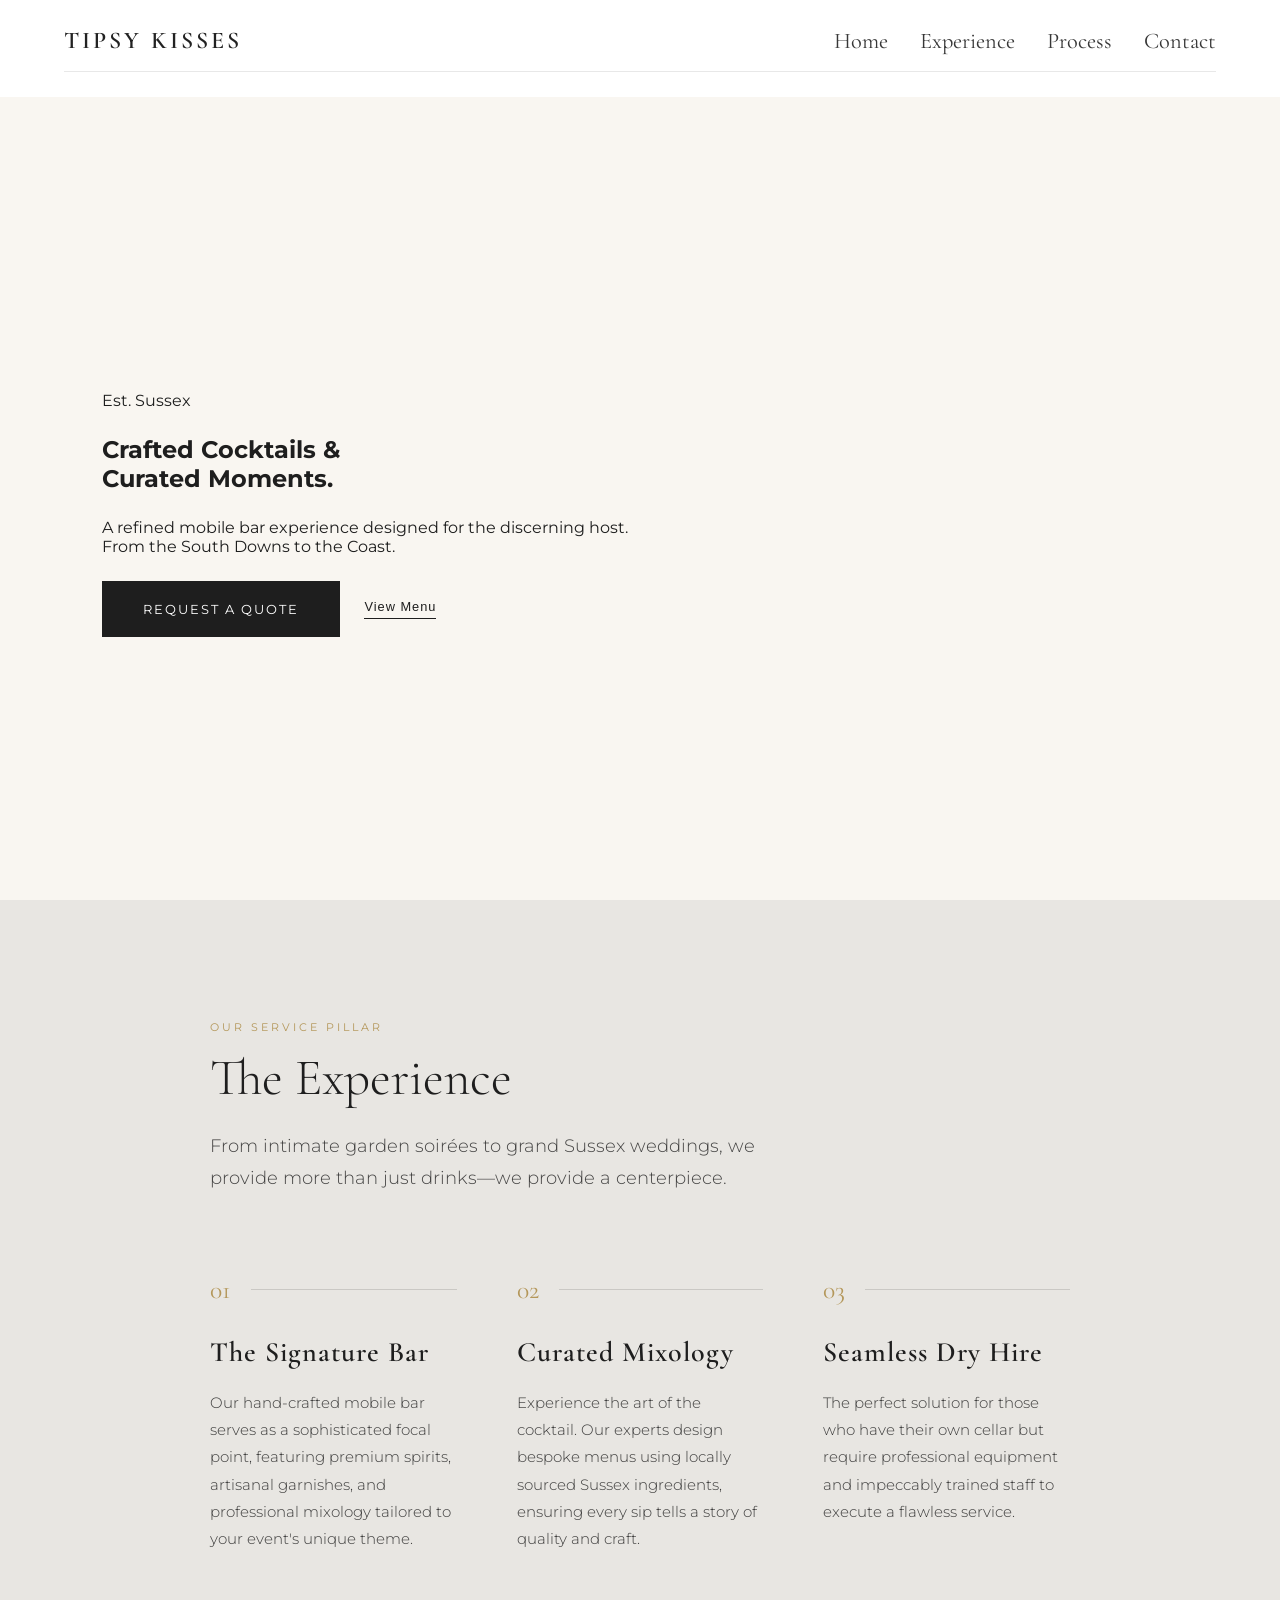
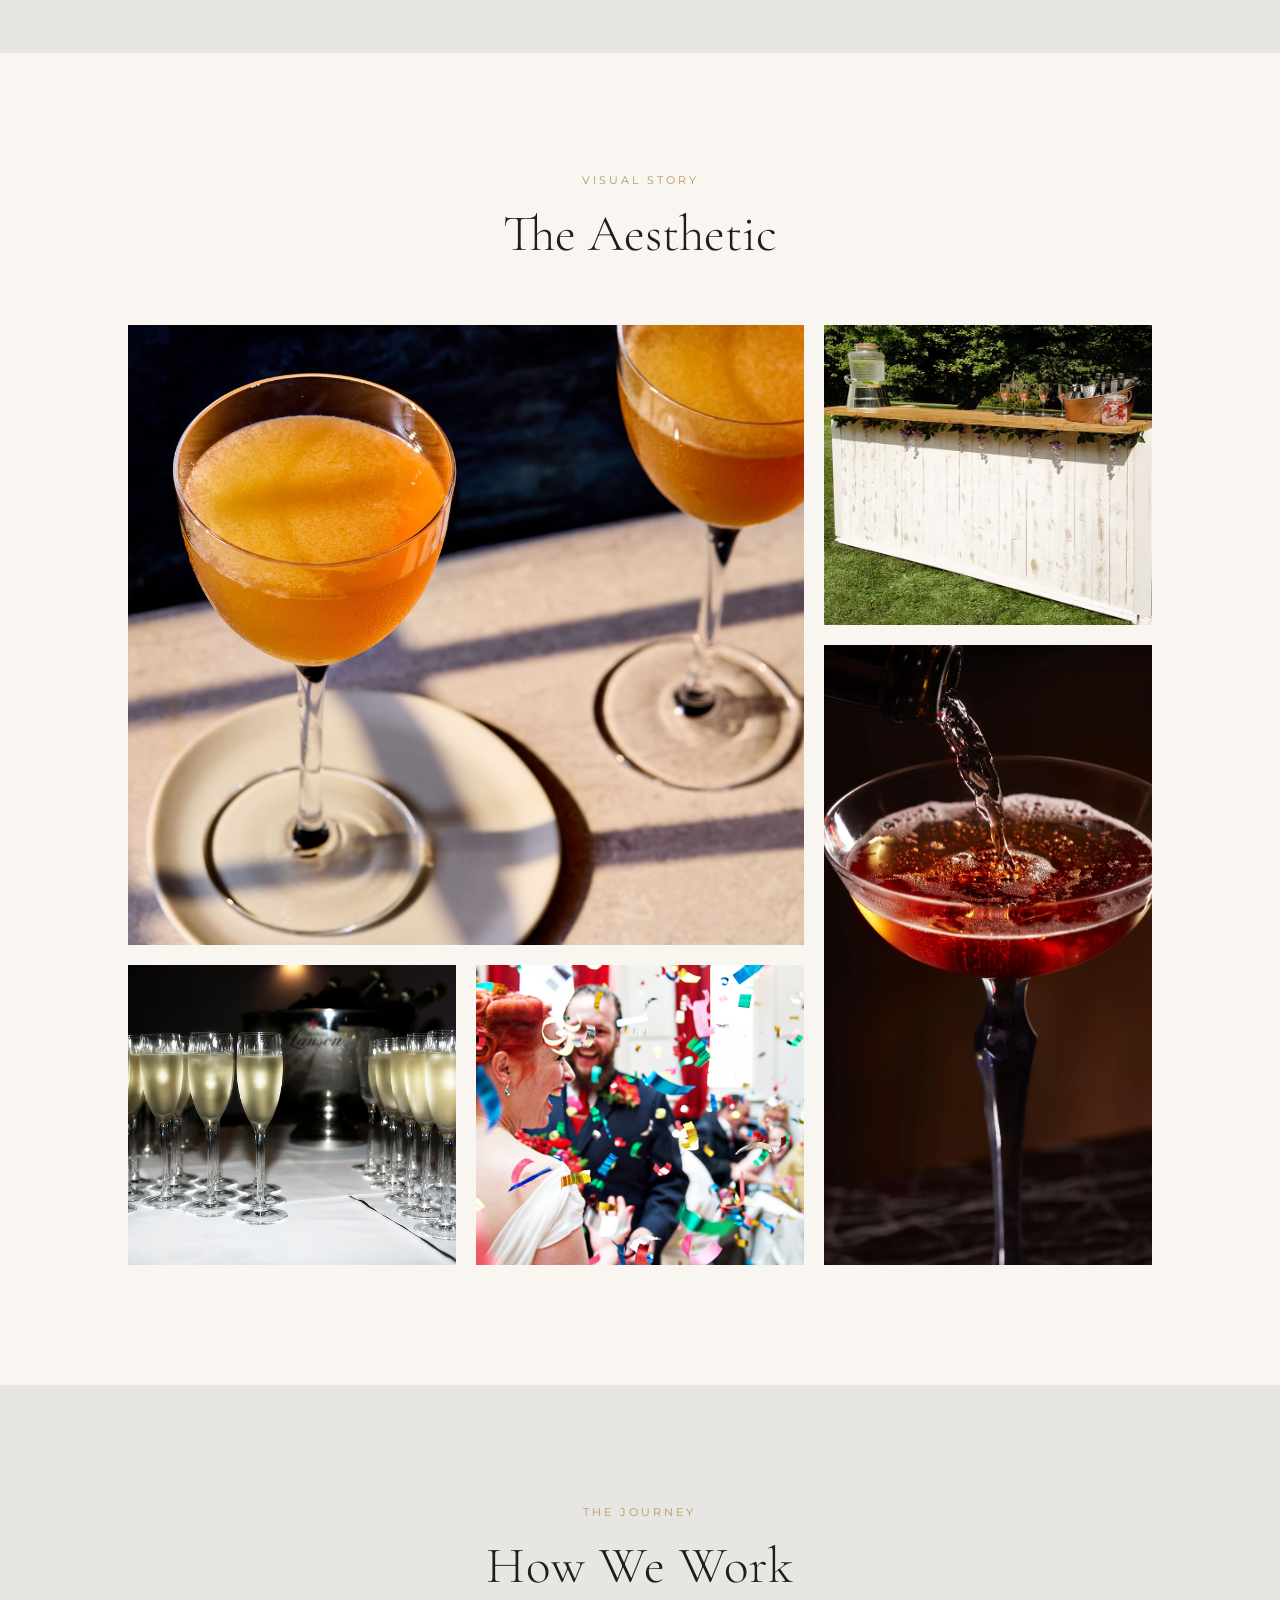
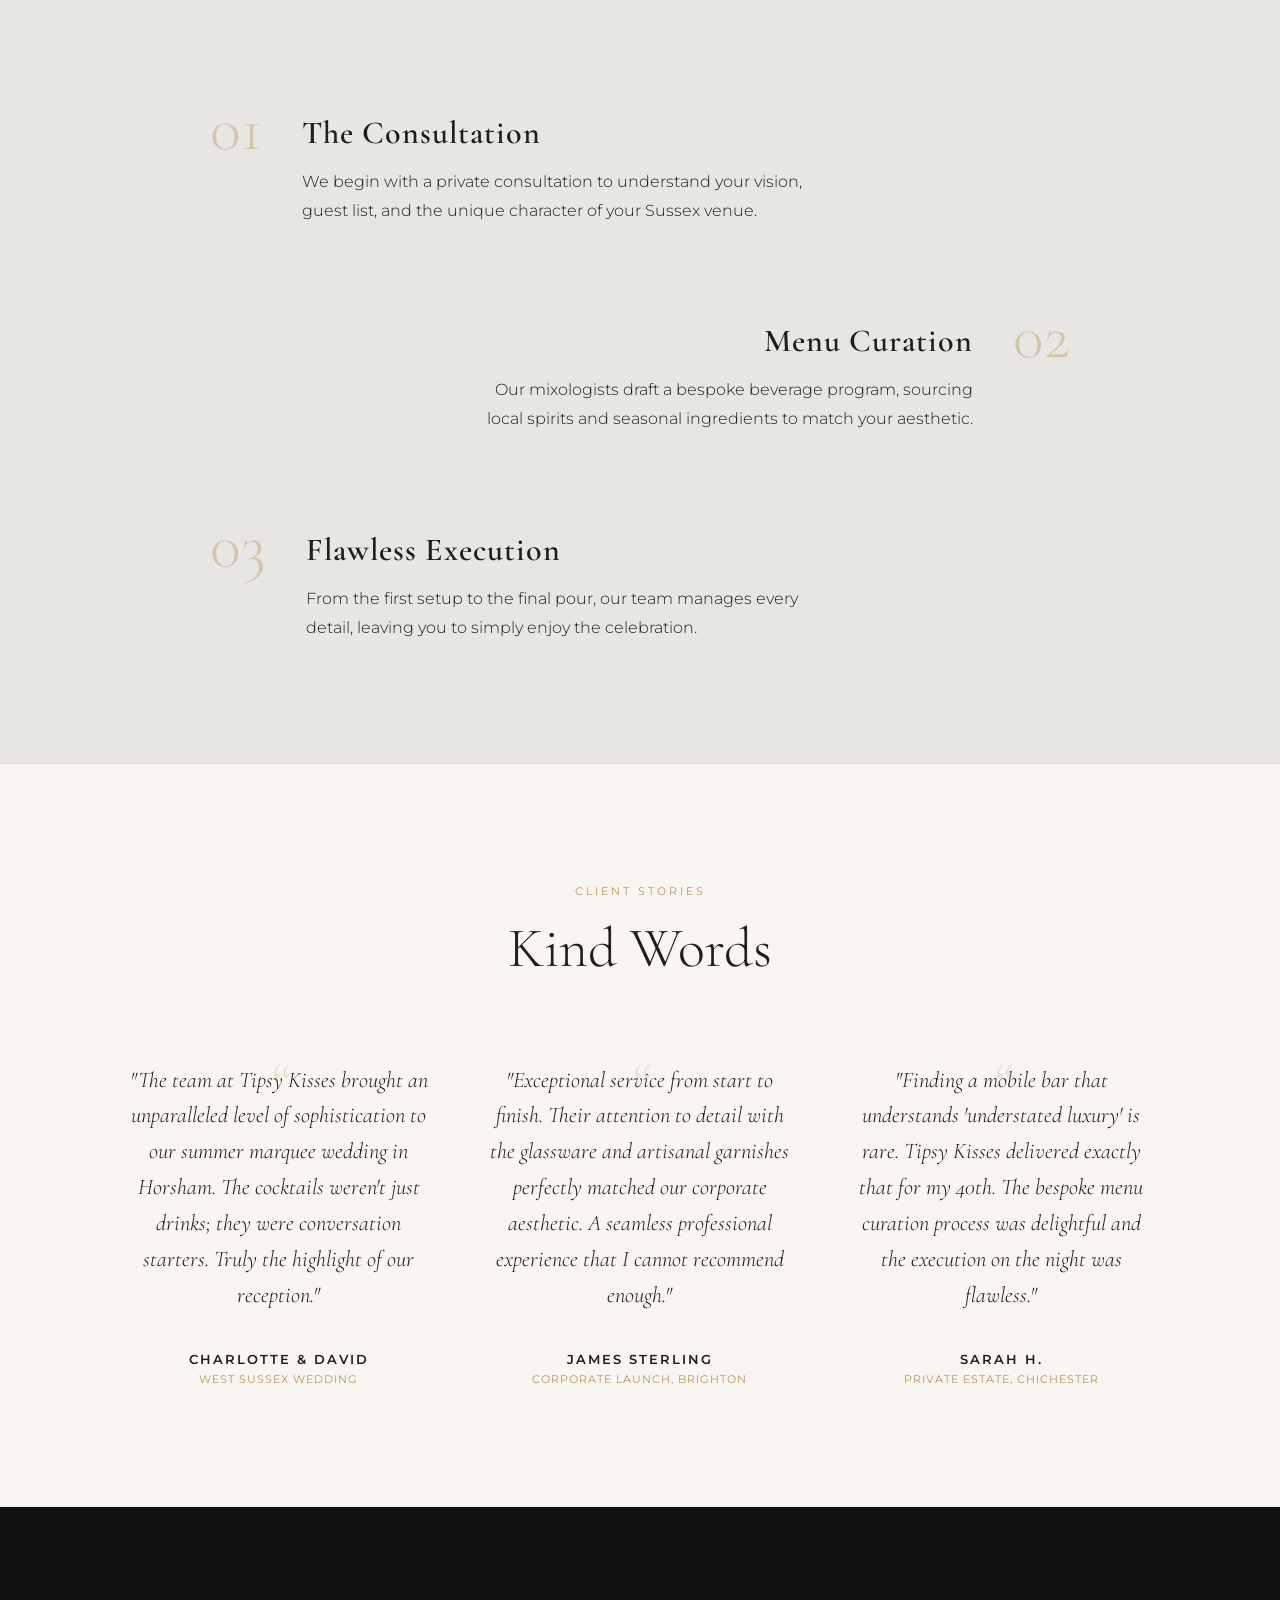
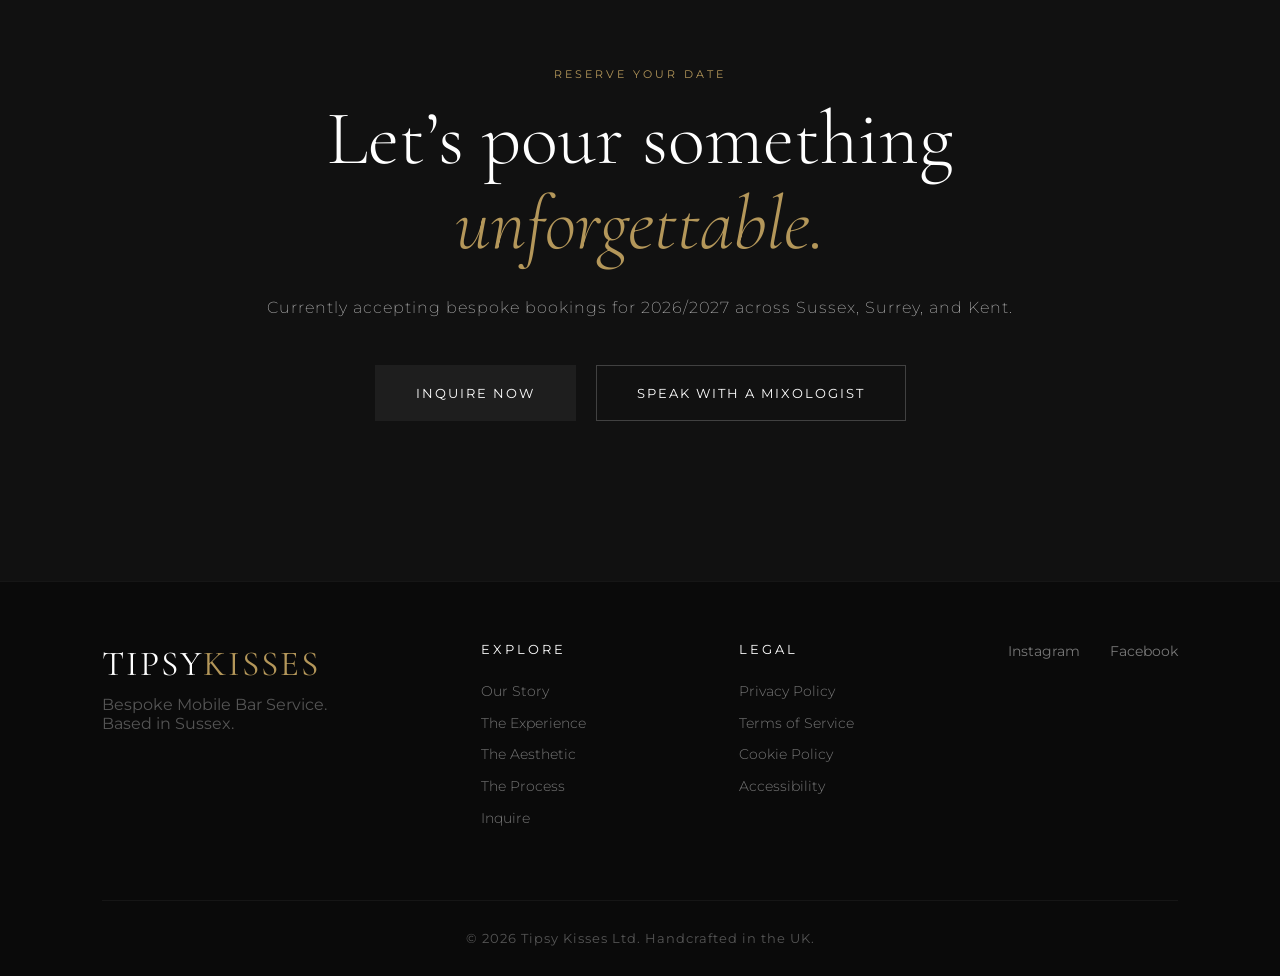
==== index.html @ 2ddcffbc "Upload files" ====
<!DOCTYPE html>
<html lang="en">
<head>
    <meta charset="UTF-8">
    <meta name="viewport" content="width=device-width, initial-scale=1.0">
    <title>Tipsy Kisses | Bespoke Mobile Bar Sussex</title>
    <link rel="stylesheet" href="css/styles.css">
    <link rel="stylesheet" href="css/nav.css">
    <link rel="stylesheet" href="css/button.css">
    <link rel="stylesheet" href="css/query.css">
    <link href="https://fonts.googleapis.com/css2?family=Cormorant+Garamond:wght@300;600&family=Montserrat:wght@200;400&display=swap" rel="stylesheet">
</head>
<body>

    <nav class="main-nav">
        <div class="nav-container">
            <a href="#" class="brand">Tipsy Kisses</a>
            <div class="nav-toggle"></div>

            <div class="menu-toggle" id="mobile-menu">
                <span class="bar"></span>
                <span class="bar"></span>
                <span class="bar"></span>
            </div>

            <div class="menu-overlay" id="menu-overlay"></div>
            <ul class="nav-links">
                <li>
                    <a href="#">Home</a>
                </li>
                <li>
                    <a href="index.html#experience">Experience</a>
                </li>
                <li>
                    <a href="index.html#process">Process</a>
                </li>
                <li>
                    <a href="index.html#inquire">Contact</a>
                </li>
            </ul>
        </div>
    </nav>

    <main>
        <section class="hero">
            <div class="hero-text">
                <span class="location">Est. Sussex</span>
                <h1>Crafted Cocktails & <br>Curated Moments.</h1>
                <p>A refined mobile bar experience designed for the discerning host. From the South Downs to the Coast.</p>
                <div class="hero-actions">
                    <a href="#inquiry" class="btn-primary">Request a Quote</a>
                    <a href="#" class="btn-secondary">View Menu</a>
                </div>
            </div>
            <div class="hero-image">
                </div>
        </section>

        <section id="experience" class="experience-section">
            <div class="container">
                <div class="experience-header">
                    <span class="sub-label">Our Service Pillar</span>
                    <h2>The Experience</h2>
                    <p class="section-intro">From intimate garden soirées to grand Sussex weddings, we provide more than just drinks—we provide a centerpiece.</p>
                </div>

                <div class="experience-grid">
                    <article class="experience-item">
                        <div class="item-meta">
                            <span class="count">01</span>
                            <hr class="line">
                        </div>
                        <div class="item-body">
                            <h3>The Signature Bar</h3>
                            <p>Our hand-crafted mobile bar serves as a sophisticated focal point, featuring premium spirits, artisanal garnishes, and professional mixology tailored to your event's unique theme.</p>
                        </div>
                    </article>

                    <article class="experience-item">
                        <div class="item-meta">
                            <span class="count">02</span>
                            <hr class="line">
                        </div>
                        <div class="item-body">
                            <h3>Curated Mixology</h3>
                            <p>Experience the art of the cocktail. Our experts design bespoke menus using locally sourced Sussex ingredients, ensuring every sip tells a story of quality and craft.</p>
                        </div>
                    </article>

                    <article class="experience-item">
                        <div class="item-meta">
                            <span class="count">03</span>
                            <hr class="line">
                        </div>
                        <div class="item-body">
                            <h3>Seamless Dry Hire</h3>
                            <p>The perfect solution for those who have their own cellar but require professional equipment and impeccably trained staff to execute a flawless service.</p>
                        </div>
                    </article>
                </div>
            </div>
        </section>

        <section id="gallery" class="aesthetic-section">
            <div class="gallery-header">
                <span class="sub-label">Visual Story</span>
                <h2>The Aesthetic</h2>
            </div>

            <div class="gallery-grid">
                <div class="gallery-item large">
                    <img src="css/img/closeup.jpg" alt="Artisanal Cocktail Close-up">
                    <div class="item-overlay"><span>Signature Serves</span></div>
                </div>

                <div class="gallery-item">
                    <img src="css/img/setup.avif" alt="Mobile Bar Setup">
                    <div class="item-overlay"><span>The Setup</span></div>
                </div>

                <div class="gallery-item tall">
                    <img src="css/img/pouring.webp" alt="Pouring a drink">
                    <div class="item-overlay"><span>The Pour</span></div>
                </div>

                <div class="gallery-item">
                    <img src="css/img/details.avif" alt="Garnish detail">
                    <div class="item-overlay"><span>Details</span></div>
                </div>

                <div class="gallery-item">
                    <img src="css/img/happyguests.avif" alt="Happy guests">
                    <div class="item-overlay"><span>The Atmosphere</span></div>
                </div>
            </div>
        </section>

        <section id="process" class="process-section">
            <div class="container">
                <div class="process-intro">
                    <span class="sub-label">The Journey</span>
                    <h2>How We Work</h2>
                </div>

                <div class="process-steps">
                    <div class="step">
                        <div class="step-number">01</div>
                        <div class="step-content">
                            <h3>The Consultation</h3>
                            <p>We begin with a private consultation to understand your vision, guest list, and the unique character of your Sussex venue.</p>
                        </div>
                    </div>

                    <div class="step">
                        <div class="step-number">02</div>
                        <div class="step-content">
                            <h3>Menu Curation</h3>
                            <p>Our mixologists draft a bespoke beverage program, sourcing local spirits and seasonal ingredients to match your aesthetic.</p>
                        </div>
                    </div>

                    <div class="step">
                        <div class="step-number">03</div>
                        <div class="step-content">
                            <h3>Flawless Execution</h3>
                            <p>From the first setup to the final pour, our team manages every detail, leaving you to simply enjoy the celebration.</p>
                        </div>
                    </div>
                </div>
            </div>
        </section>

        <section id="testimonials" class="testimonials-section">
            <div class="testimonials-container">
                <div class="testimonials-header">
                    <span class="sub-label">Client Stories</span>
                    <h2>Kind Words</h2>
                </div>

                <div class="testimonial-slider">
                    <article class="testimonial-card">
                        <blockquote class="quote-text">
                            "The team at Tipsy Kisses brought an unparalleled level of sophistication to our summer marquee wedding in Horsham. The cocktails weren't just drinks; they were conversation starters. Truly the highlight of our reception."
                        </blockquote>
                        <div class="quote-author">
                            <span class="author-name">Charlotte & David</span>
                            <span class="event-location">West Sussex Wedding</span>
                        </div>
                    </article>

                    <article class="testimonial-card">
                        <blockquote class="quote-text">
                            "Exceptional service from start to finish. Their attention to detail with the glassware and artisanal garnishes perfectly matched our corporate aesthetic. A seamless professional experience that I cannot recommend enough."
                        </blockquote>
                        <div class="quote-author">
                            <span class="author-name">James Sterling</span>
                            <span class="event-location">Corporate Launch, Brighton</span>
                        </div>
                    </article>

                    <article class="testimonial-card">
                        <blockquote class="quote-text">
                            "Finding a mobile bar that understands 'understated luxury' is rare. Tipsy Kisses delivered exactly that for my 40th. The bespoke menu curation process was delightful and the execution on the night was flawless."
                        </blockquote>
                        <div class="quote-author">
                            <span class="author-name">Sarah H.</span>
                            <span class="event-location">Private Estate, Chichester</span>
                        </div>
                    </article>
                </div>
            </div>
        </section>

        <section id="inquiry" class="cta-final">
            <div class="cta-content">
                <span class="sub-label">Reserve Your Date</span>
                <h2>Let’s pour something <br><em>unforgettable.</em></h2>
                <p>Currently accepting bespoke bookings for 2026/2027 across Sussex, Surrey, and Kent.</p>
                
                <div class="cta-actions">
                    <a href="mailto:hello@tipsykisses.co.uk" class="btn-primary">Inquire Now</a>
                    <a href="tel:+441234567890" class="btn-outline">Speak with a Mixologist</a>
                </div>
            </div>
        </section>

        <footer class="footer-minimal">
            <div class="footer-grid">
                <div class="footer-brand">
                    <span class="logo-small">Tipsy<span>Kisses</span></span>
                    <p>Bespoke Mobile Bar Service. <br>Based in Sussex.</p>
                </div>

                <div class="footer-col nav-col">
                    <h4>Explore</h4>
                    <ul class="footer-list">
                        <li><a href="#about">Our Story</a></li>
                        <li><a href="#experience">The Experience</a></li>
                        <li><a href="#gallery">The Aesthetic</a></li>
                        <li><a href="#process">The Process</a></li>
                        <li><a href="#inquiry">Inquire</a></li>
                    </ul>
                </div>

                <div class="footer-col legal-col">
                    <h4>Legal</h4>
                    <ul class="footer-list">
                        <li><a href="privacy.html">Privacy Policy</a></li>
                        <li><a href="terms.html">Terms of Service</a></li>
                        <li><a href="cookies.html">Cookie Policy</a></li>
                        <li><a href="accessibility.html">Accessibility</a></li>
                    </ul>
                </div>

                <div class="footer-links">
                    <a href="#">Instagram</a>
                    <a href="#">Facebook</a>
                </div>
            </div>
            <div class="footer-bottom">
                <p>&copy; 2026 Tipsy Kisses Ltd. Handcrafted in the UK.</p>
            </div>
        </footer>
    </main>
    <script src="css/router.js"></script>
</body>
</html>
---- css/styles.css ----
:root {
    --bg-color: #f9f6f1; 
    --bg-tonal: #e8e6e2;     
    --accent: #1e1e1e;        
    --gold-mute: #b4975a;     
    --font-main: 'Cormorant Garamond', serif;
    --font-sub: 'Montserrat', sans-serif;
}

* {
    margin: 0;
    padding: 0;
    box-sizing: border-box;
}

body {
    background-color: var(--bg-color);
    color: var(--accent);
    font-family: var(--font-sub);
    -webkit-font-smoothing: antialiased;
    overflow-x: hidden;
    width: 100% !important;
}

.hero {
    display: flex;
    min-height: 100vh;
    align-items: stretch;
}

.hero-text {
    flex: 1;
    padding: 15% 8% 5% 8%;
    display: flex;
    flex-direction: column;
    justify-content: center;
    gap: 25px;
}

.hero-image {
    flex: 1;
    background: url('https://images.unsplash.com/photo-1574096079513-d8259312b785?auto=format&fit=crop&w=1200&q=80');
    background-size: cover;
    background-position: center;
}

.experience-section {
    padding: 120px 8% 100px 8%;
    background-color: var(--bg-tonal);
    scroll-margin-top: 80px !important;
}

.container {
    max-width: 80%;
    margin: 0 auto;
}

.experience-header {
    margin-bottom: 80px;
    max-width: 600px;
}

.sub-label {
    font-size: 0.7rem;
    text-transform: uppercase;
    letter-spacing: 3px;
    color: var(--gold-mute);
    display: block;
    margin-bottom: 1rem;
}

.experience-header h2 {
    font-family: var(--font-main);
    font-size: 3.2rem;
    font-weight: 300;
    line-height: 1.1;
    margin-bottom: 1.5rem;
}

.section-intro {
    font-size: 1.1rem;
    line-height: 1.8;
    font-weight: 300;
    opacity: 0.8;
}

.experience-grid {
    display: grid;
    grid-template-columns: repeat(3, 1fr);
    gap: 60px;
}

.experience-item {
    display: flex;
    flex-direction: column;
    transition: transform 0.4s ease;
}

.item-meta {
    display: flex;
    align-items: center;
    gap: 20px;
    margin-bottom: 30px;
}

.count {
    font-family: var(--font-main);
    font-size: 1.6rem;
    color: var(--gold-mute);
}

.line {
    flex-grow: 1;
    border: none;
    border-top: 1px solid rgba(30, 30, 30, 0.15);
}

.item-body h3 {
    font-family: var(--font-main);
    font-size: 1.75rem;
    font-weight: 600;
    margin-bottom: 20px;
    letter-spacing: 1px;
}

.item-body p {
    font-size: 0.95rem;
    line-height: 1.8;
    font-weight: 300;
    color: rgba(30, 30, 30, 0.85);
}

.aesthetic-section {
    padding: 120px 0;
    background-color: var(--bg-color);
    scroll-margin-top: 80px;
}

.gallery-header {
    text-align: center;
    margin-bottom: 60px;
}

.gallery-header h2 {
    font-family: var(--font-main);
    font-size: 3.2rem;
    font-weight: 300;
}

.gallery-grid {
    max-width: 80%;
    margin: 0 auto;
    display: grid;
    grid-template-columns: repeat(3, 1fr);
    grid-auto-rows: 300px;
    gap: 20px;
}

.gallery-item {
    position: relative;
    overflow: hidden;
    background-color: #eee;
}

.gallery-item img {
    width: 100%;
    height: 100%;
    object-fit: cover;
    display: block;
    transition: transform 0.8s cubic-bezier(0.25, 0.46, 0.45, 0.94);
}

.gallery-item.large {
    grid-column: span 2;
    grid-row: span 2;
}

.gallery-item.tall {
    grid-row: span 2;
}

.gallery-item:hover img {
    transform: scale(1.08);
}

.item-overlay {
    position: absolute;
    top: 0;
    left: 0;
    width: 100%;
    height: 100%;
    background: rgba(0, 0, 0, 0.6);
    display: flex;
    align-items: center;
    justify-content: center;
    opacity: 0;
    transition: opacity 0.4s ease;
}

.item-overlay span {
    color: white;
    font-family: var(--font-sub);
    font-size: 0.7rem;
    text-transform: uppercase;
    letter-spacing: 3px;
    border-bottom: 1px solid white;
    padding-bottom: 5px;
}

.gallery-item:hover .item-overlay {
    opacity: 1;
}

.process-section {
    padding: 120px 8%;
    background-color: var(--bg-tonal);
    border-bottom: 1px solid rgba(0,0,0,0.05);
    scroll-margin-top: 80px;
}

.process-intro {
    text-align: center;
    margin-bottom: 100px;
}

.process-intro h2 {
    font-family: var(--font-main);
    font-size: 3.2rem;
    font-weight: 300;
    letter-spacing: 1px;
}

.process-steps {
    display: flex;
    flex-direction: column;
    gap: 80px;
    max-width: 900px;
    margin: 0 auto;
}

.step {
    display: flex;
    align-items: flex-start;
    gap: 40px;
}

.step:nth-child(even) {
    flex-direction: row-reverse;
    text-align: right;
}

.step-number {
    font-family: var(--font-main);
    font-size: 4rem;
    line-height: 1;
    font-weight: 300;
    color: var(--gold-mute);
    opacity: 0.4;
    flex-shrink: 0;
}

.step-content {
    padding-top: 1rem;
}

.step-content h3 {
    font-family: var(--font-main);
    font-size: 2rem;
    margin-bottom: 1rem;
    font-weight: 600;
    letter-spacing: 1px;
}

.step-content p {
    font-size: 1rem;
    line-height: 1.8;
    font-weight: 300;
    max-width: 500px;
}

.step:nth-child(even) .step-content p {
    margin-left: auto;
}

.testimonials-section {
    padding: 120px 0;
    background-color: var(--bg-white);
    border-bottom: 1px solid rgba(0, 0, 0, 0.05);
}

.testimonials-container {
    max-width: 80%;
    margin: 0 auto;
    text-align: center;
}

.testimonials-header {
    margin-bottom: 80px;
}

.testimonials-header h2 {
    font-family: var(--font-main);
    font-size: 3.5rem;
    font-weight: 300;
    margin-top: 1rem;
}

.testimonial-slider {
    display: grid;
    grid-template-columns: repeat(auto-fit, minmax(300px, 1fr));
    gap: 60px;
    align-items: start;
}

.testimonial-card {
    display: flex;
    flex-direction: column;
    justify-content: space-between;
}

.quote-text {
    font-family: var(--font-main);
    font-size: 1.4rem;
    line-height: 1.6;
    font-style: italic;
    color: var(--accent);
    margin-bottom: 2.5rem;
    position: relative;
    font-weight: 300;
}

.quote-text::before {
    content: '“';
    position: absolute;
    top: -30px;
    left: 50%;
    transform: translateX(-50%);
    font-size: 4rem;
    color: var(--gold-mute);
    opacity: 0.2;
}

.quote-author {
    display: flex;
    flex-direction: column;
    gap: 5px;
}

.author-name {
    font-family: var(--font-sub);
    font-size: 0.8rem;
    font-weight: 600;
    text-transform: uppercase;
    letter-spacing: 2px;
    color: var(--accent);
}

.event-location {
    font-family: var(--font-sub);
    font-size: 0.7rem;
    text-transform: uppercase;
    letter-spacing: 1px;
    color: var(--gold-mute);
}

.cta-final {
    padding: 160px 8%;
    background-color: #111111;
    color: #ffffff;
    text-align: center;
    scroll-margin-top: 80px;
}

.cta-content h2 {
    font-family: var(--font-main);
    font-size: clamp(3rem, 6vw, 5rem);
    font-weight: 300;
    line-height: 1.1;
    margin-bottom: 2rem;
}

.cta-content h2 em {
    color: var(--gold-mute);
    font-style: italic;
}

.cta-content p {
    font-family: var(--font-sub);
    font-weight: 200;
    letter-spacing: 1px;
    margin-bottom: 3rem;
    opacity: 0.7;
}

.footer-minimal {
    background-color: #0a0a0a;
    padding: 60px 8% 30px 8%;
    color: #555;
    border-top: 1px solid rgba(255,255,255,0.05);
}

.footer-grid {
    display: flex;
    justify-content: space-between;
    align-items: flex-start;
    margin-bottom: 60px;
}

.logo-small {
    font-family: var(--font-main);
    font-size: 2.2rem;
    color: #fff;
    letter-spacing: 2px;
    text-transform: uppercase;
    display: block;
    margin-bottom: 10px;
}

.logo-small span { color: var(--gold-mute); }

.footer-col h4 {
    color: #fff;
    font-family: var(--font-sub);
    font-size: 0.8rem;
    text-transform: uppercase;
    letter-spacing: 3px;
    margin-bottom: 1.5rem;
    font-weight: 400;
}

.footer-list {
    list-style: none;
    padding: 0;
}

.footer-list li {
    margin-bottom: 0.8rem;
}

.footer-list a {
    color: #777;
    text-decoration: none;
    font-size: 0.85rem;
    transition: color 0.3s ease;
    font-weight: 300;
}

.footer-list a:hover {
    color: var(--gold-mute);
}

.footer-links {
    display: flex;
    gap: 30px;
}

.footer-links a {
    color: #777;
    text-decoration: none;
    font-size: 0.9rem;
    transition: 0.3s;
}

.footer-links a:hover { color: var(--gold-mute); }

.footer-bottom {
    text-align: center;
    font-size: 0.8rem;
    letter-spacing: 1px;
    border-top: 1px solid rgba(255,255,255,0.05);
    padding-top: 30px;
}
---- css/nav.css ----
.main-nav {
    padding: 1.6rem 5%;
    position: fixed;
    width: 100%;
    background-color: white;
    opacity: 0.98;
    z-index: 10;
}

.nav-container {
    display: flex;
    justify-content: space-between;
    align-items: center;
    border-bottom: 1px solid rgba(30, 30, 30, 0.1);
    padding-bottom: 1rem;
}

.brand {
    font-family: var(--font-main);
    font-size: 1.5rem;
    font-weight: 600;
    text-transform: uppercase;
    letter-spacing: 3px;
    text-decoration: none;
    color: var(--accent);
}

.nav-links {
    display: flex;
    gap: 2rem;
}

.nav-links li {
    list-style: none;
}

.nav-links a {
    text-decoration: none;
    color: #333;
    font-size: 1.4rem;
    font-family: var(--font-main);
    transition: color 0.3s ease;
}

.nav-links a:hover {
    color: var(--gold-mute);
}

.menu-toggle {
    display: none;
    cursor: pointer;
}

.menu-overlay {
    position: fixed;
    top: 0;
    left: 0;
    width: 100%;
    height: 100%;
    background-color: rgba(0, 0, 0, 0.6);
    opacity: 0;
    visibility: hidden;
    transition: all 0.4s ease;
    z-index: 999;
}

.menu-overlay.active {
    opacity: 1;
    visibility: visible;
}
---- css/button.css ----
:root {
    --bg-color: #f9f6f1; 
    --bg-tonal: #e8e6e2;     
    --accent: #1e1e1e;        
    --gold-mute: #b4975a;     
    --font-main: 'Cormorant Garamond', serif;
    --font-sub: 'Montserrat', sans-serif;
}

.hero-actions {
    display: flex;
    align-items: center;
    justify-content: flex-start;
    gap: 1.5rem;
}

.btn-primary {
    background: var(--accent);
    color: white;
    padding: 1.2rem 2.5rem;
    text-decoration: none;
    font-size: 0.8rem;
    letter-spacing: 2px;
    text-transform: uppercase;
    transition: all 0.4s cubic-bezier(0.25, 0.46, 0.45, 0.94);
    border: 1px solid var(--accent);
}

.btn-primary:hover {
    background: transparent;
    color: var(--accent);
}

.btn-secondary {
    color: var(--accent);
    text-decoration: none;
    font-size: 0.8rem;
    font-family: 'lato', sans-serif;
    letter-spacing: 1px;
    border-bottom: 1px solid var(--accent);
    padding-bottom: 4px;
    transition: opacity 0.3s;
}

.btn-secondary:hover {
    opacity: 0.6;
}

.cta-actions {
    display: flex;
    justify-content: center;
    gap: 20px;
}

.btn-outline {
    padding: 1.2rem 2.5rem;
    border: 1px solid rgba(255,255,255,0.2);
    color: white;
    text-decoration: none;
    font-size: 0.8rem;
    letter-spacing: 2px;
    text-transform: uppercase;
    transition: 0.4s;
}

.btn-outline:hover {
    background: white;
    color: #111;
}

#inquiry .btn-primary:hover {
    color: rgba(255, 255, 255, 0.559) !important;
}

.error-btns {
    display: flex;
    align-items: center;
    gap: 30px !important;
    margin: 0 auto;
    justify-content: center;
}
---- css/query.css ----
@media (max-width: 1024px) {
    .hero {
        display: flex;
        flex-direction: column;
    }
    .hero-image {
        min-height: 40vh !important;
    }
    .experience-grid {
        display: flex;
        justify-content: center;
        gap: 50px;
        max-width: 100%;
        margin: 0 auto;

        padding: 0 5%;
    }
    .experience-item {
        flex: 1;
        min-width: 250px;
        text-align: left;
    }
    .testimonial-slider {
        display: grid;
        grid-template-columns: repeat(2, 1fr);
    }
    .testimonial-grid {
        display: flex;
        flex-direction: column;
        align-items: center;
        gap: 60px;
    }

    .testimonial-card {
        max-width: 500px;
        text-align: left;
    }
    .testimonial-card:last-child {
        grid-column: 1 / -1;
        justify-self: center;
    }
    .footer-grid {
        display: grid;
        grid-template-columns: repeat(2, 1fr);
        gap: 40px;
        max-width: 80%;

        text-align: left;
        margin: 0 auto;
        justify-content: center;
    }

    .footer-brand {
        grid-column: span 2;
        margin-bottom: 20px;
    }

    .footer-links {
        grid-column: span 2;
        margin: 20px 0 20px 0;
        display: flex;
        gap: 20px;
    }
}

@media (max-width: 992px) {
    .hero-image {
        min-height: 30vh !important;
    }
    .experience-grid {
        display: grid;
        grid-template-columns: repeat(2, 1fr);
        max-width: 90% !important;
        width: 90% !important;
    }
    #experience .container {
        max-width: 90%;
    }
    .experience-item {
        min-width: 350px;
    }
    .experience-item:last-child {
        grid-column: 1 / -1;
        justify-self: center;
    }
    .aesthetic-section {
        padding: 80px 0;
    }

    .gallery-grid {
        grid-template-columns: repeat(2, 1fr);
        grid-auto-rows: 250px;
        max-width: 90%;
        gap: 15px;
    }

    .gallery-item.large {
        grid-column: span 2;
        grid-row: span 2;
    }

    .gallery-item.tall {
        grid-row: span 2;
    }
    .gallery-item:last-child {
        grid-column: 1 / -1;
        justify-self: center;
        width: 100%;
    }
}

@media (max-width: 768px) {
    nav {
        height: 80px;
        display: flex;
        justify-content: center;
    }
    .nav-container {
        border: none;
        display: flex;
        justify-content: space-between;
        align-items: center;
        height: 40px;
        width: 100%;
    }
    .menu-toggle {
        display: block;
        z-index: 1001;
    }

    .bar {
        display: block;
        width: 25px;
        height: 2px;
        margin: 5px auto;
        background-color: var(--accent); /* Your gold color */
        transition: all 0.3s ease-in-out;
        transform-origin: center !important;
    }

    .nav-links {
        position: fixed;
        top: 0;
        right: -100%; /* Hidden off-screen */
        width: 70%;
        height: 100vh;
        background: var(--bg-color); /* Your dark background */
        display: flex;
        flex-direction: column;
        align-items: center;
        justify-content: center;
        transition: all 0.4s ease;
        z-index: 1000;
    }

    /* When the 'active' class is added via JS */
    .nav-links.active {
        right: 0;
    }

    .nav-links li {
        margin: 20px 0;
    }

    .nav-links a {
        font-size: 1.5rem;
        letter-spacing: 3px;
    }

    .menu-toggle.is-active .bar:nth-child(1) {
        transform: translateY(3.5px) rotate(45deg);
    }

    .menu-toggle.is-active .bar:nth-child(2) {
        transform: translateY(-3.5px) rotate(-45deg);
    }
    .menu-toggle.is-active .bar:nth-child(3) {
        display: none;
    }
    .hero-image {
        min-height: 40vh !important;
    }
    .experience-header {
        text-align: center;
    }
    .experience-grid {
        display: flex;
        flex-direction: column;
        gap: 60px;
        width: 100%;
        padding: 0 !important;
        margin: 0 auto !important;
        justify-content: center !important;
    }

    .experience-item {
        width: 550px;
        max-width: 550px; 
        text-align: left; 
    }

    .experience-item span {
        display: block;
        text-align: left;
    }
    #process .container {
        max-width: 90%;
    }
    .process-steps {
        display: flex;
        flex-direction: column;
        gap: 80px;
        max-width: 100% !important;
    }
    .step-content p {
        width: 100% !important;
    }
    .testimonial-slider {
        display: flex;
        flex-direction: column;
        gap: 100px;
        justify-content: center;
        align-items: center;
    }
    .testimonial-card {
        max-width: 100%;
        text-align: center;
    }
}

@media (min-width: 668px) and (max-width: 767px) {
    .experience-grid {
        display: flex;
        flex-direction: column;
        max-width: 90% !important;
        width: 90% !important;
        margin: 0 auto !important;
        justify-content: center;
        align-items: center;
    }
    #experience .container {
        max-width: 90%;
    }
    .experience-item {
        min-width: 350px;
    }
    .experience-item:last-child {
        grid-column: 1 / -1;
        justify-self: center;
    }
}

@media (max-width: 667px) {
    .experience-grid {
        display: grid;
        grid-template-columns: repeat(1, 1fr);
        max-width: 100% !important;
        width: 100% !important;
        margin: 0 auto !important;
        justify-content: center;
    }
    #experience .container {
        max-width: 90%;
        margin: 0 auto !important;
        justify-content: center;
    }
    .experience-item {
        min-width: 350px;
        max-width: 450px;
    }
    .experience-item:last-child {
        grid-column: 1 / -1;
        justify-self: center;
    }
    #process .container {
        max-width: 90%;
    }
    .process-intro {
        text-align: center;
        margin-bottom: 100px;
        max-width: 100%;
        width: 100%;
    }

    .process-intro h2 {
        font-family: var(--font-main);
        font-size: 3.2rem;
        font-weight: 300;
        letter-spacing: 1px;
    }

    .process-steps {
        display: flex;
        flex-direction: column;
        gap: 80px;
        max-width: 900px;
        margin: 0 auto !important;
        justify-content: center !important;
    }

    .step {
        display: flex;
        flex-direction: column;
        align-items: center !important;
        justify-content: center !important;
        text-align: center;
        gap: 40px;
    }
    .step:nth-child(even) {
        flex-direction: column;
        text-align: center;
    }
    .cta-content h2 {
        font-family: var(--font-main);
        font-size: 2.7rem;
        font-weight: 300;
        letter-spacing: 1px;
    }
}

@media (max-width: 480px) {
    .hero-image {
        min-height: 35vh !important;
    }
    .hero-actions {
        display: flex;
        flex-direction: column;
        margin-top: 30px;
    }
    .experience-grid {
        display: flex;
        flex-direction: column;
        gap: 60px;
        width: 100%;
        padding: 0 !important;
        margin: 0 auto !important;
        justify-content: center !important;
    }
    .experience-item {
        width: 100%;
        max-width: 100%;
    }
    .gallery-grid {
        grid-template-columns: 1fr;
        grid-auto-rows: 200px;
        max-width: 90%;
        gap: 15px;
    }
    .gallery-item.large, .gallery-item.tall {
        grid-column: span 1;
        grid-row: span 1;
    }
    .gallery-item:nth-child(3) img {
        width: 100%;
        object-position: 50% 30% !important;
    }
    #process .process-intro {
        text-align: center;
        margin-bottom: 80px;
        max-width: 100%;
    }
    h2 {
        font-family: var(--font-main);
        font-size: 2.7rem !important;
        font-weight: 300;
        letter-spacing: 1px;
    }
    .step {
        display: flex;
        flex-direction: column;
        align-items: center !important;
        justify-content: center !important;
        text-align: center;
        gap: 40px;
    }
    .testimonial-card blockquote {
        font-size: 1.3rem !important;
    }
    .cta-content h2 {
        font-family: var(--font-main);
        font-size: 2.3rem !important;
        font-weight: 300;
        letter-spacing: 1px;
    }
    .cta-content .cta-actions {
        flex-direction: column;
        gap: 20px;
    }
    .footer-grid {
        display: flex;
        flex-direction: column;
        gap: 20px;
        max-width: 90%;
        align-items: center;
        justify-content: center;
        text-align: center;
    }
    .nav-col {
        margin-bottom: 50px;
    }
}

@media (max-width: 400px) {
    .hero-image {
        min-height: 30vh !important;
    }
    .hero-text {
        gap: 10px !important;
        margin-top: 75px !important;
    }
    .hero-text h1 {
        font-size: 1.6rem !important;
    }
    .hero-actions {
        margin-bottom: 50px;
    }
    #experience h2 {
        font-size: 2.1rem !important;
    }
    .experience-item,
    .item-body {
        width: 100% !important;
        max-width: 280px !important;
        min-width: 0 !important;
        box-sizing: border-box !important;
    }
    
    .item-body p {
        width: 100% !important;
        font-size: 0.9rem;
    }

    .experience-grid {
        padding-left: 0 !important;
        padding-right: 0 !important;
        margin: 0 auto !important;
        width: 100% !important;
    }
}
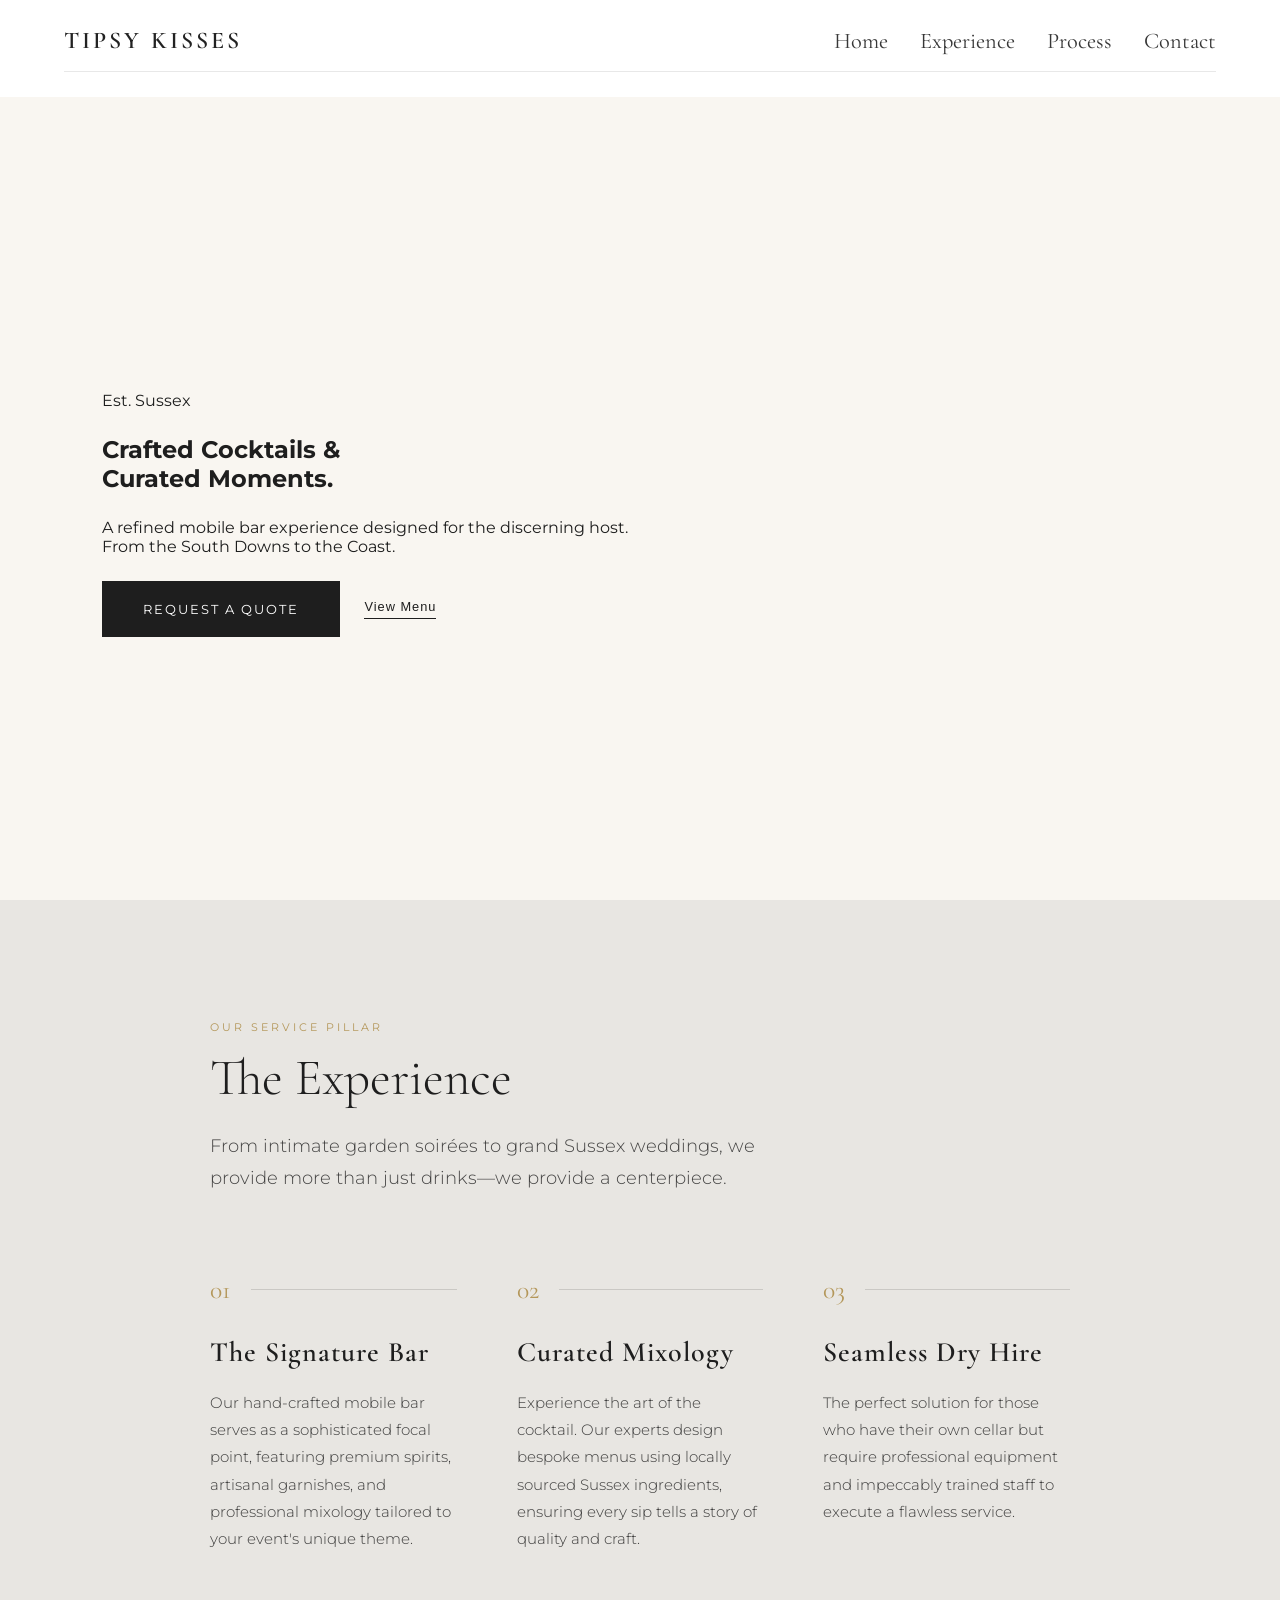
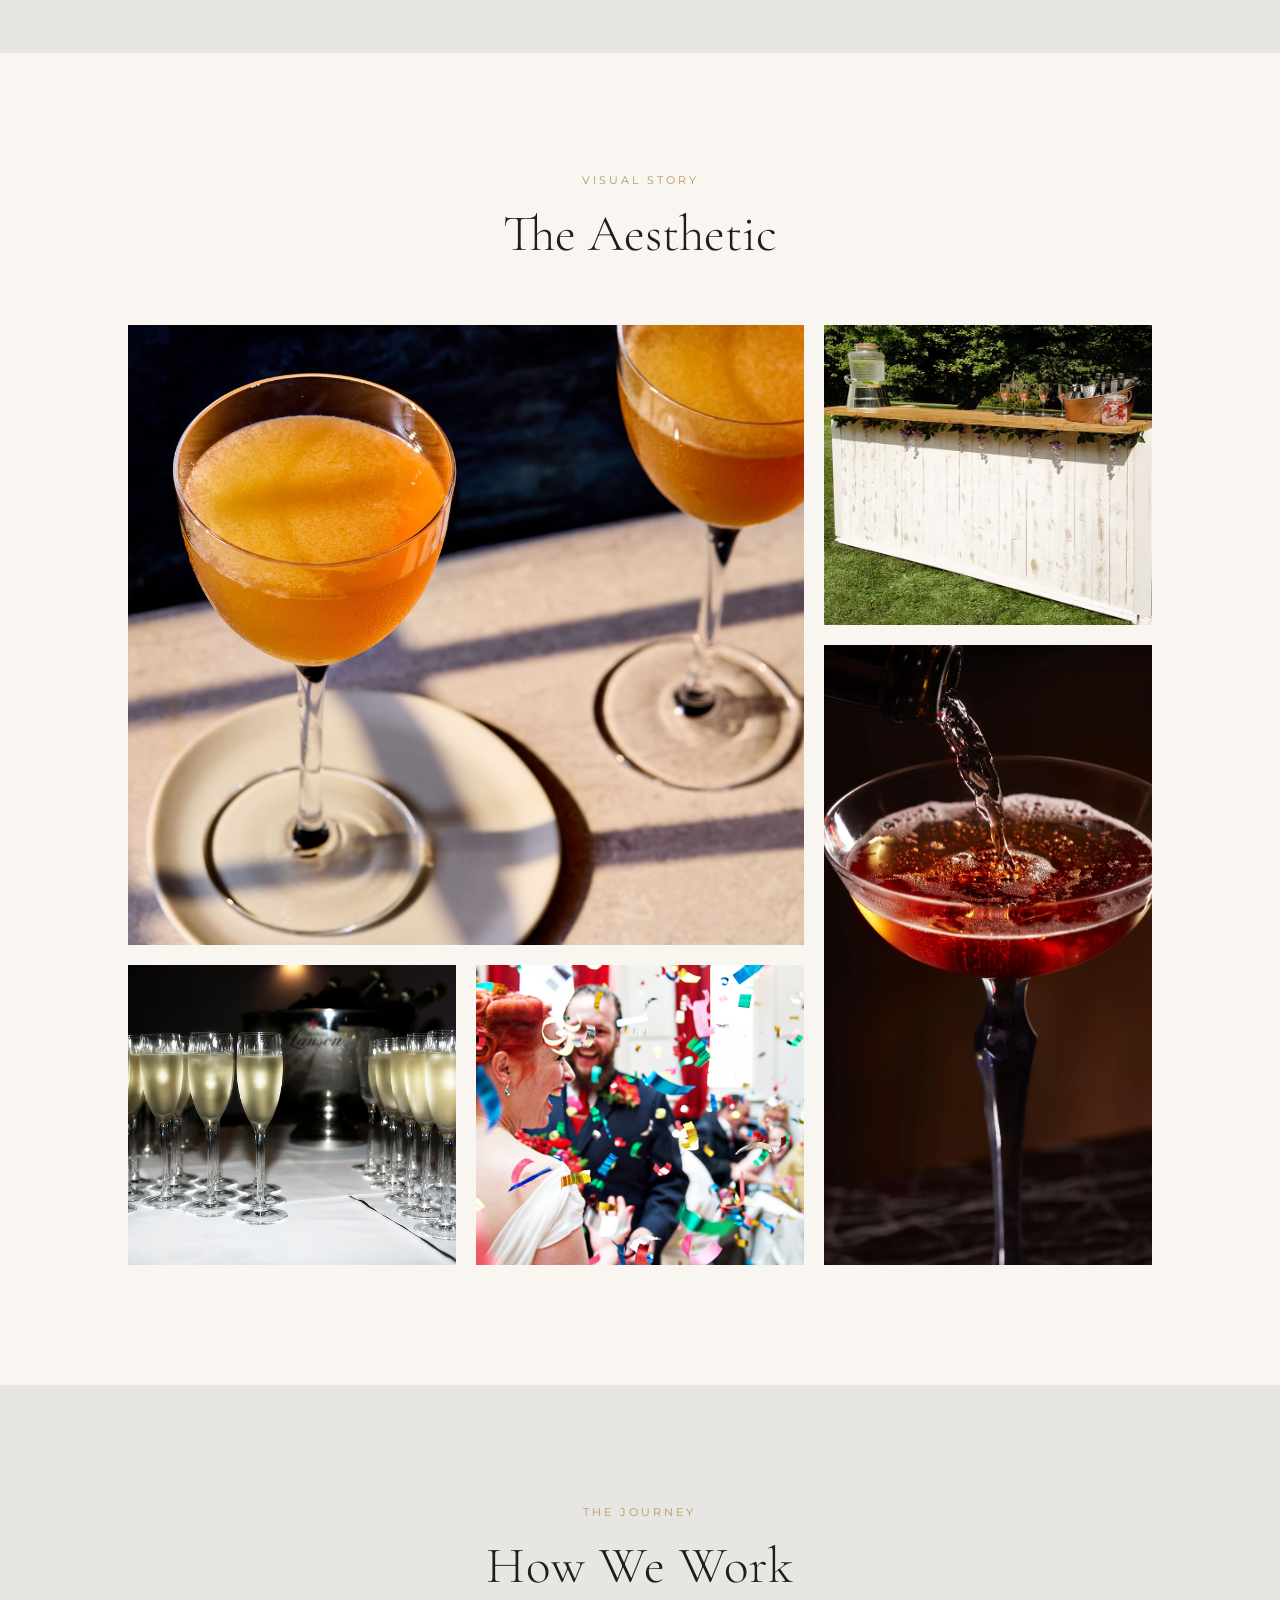
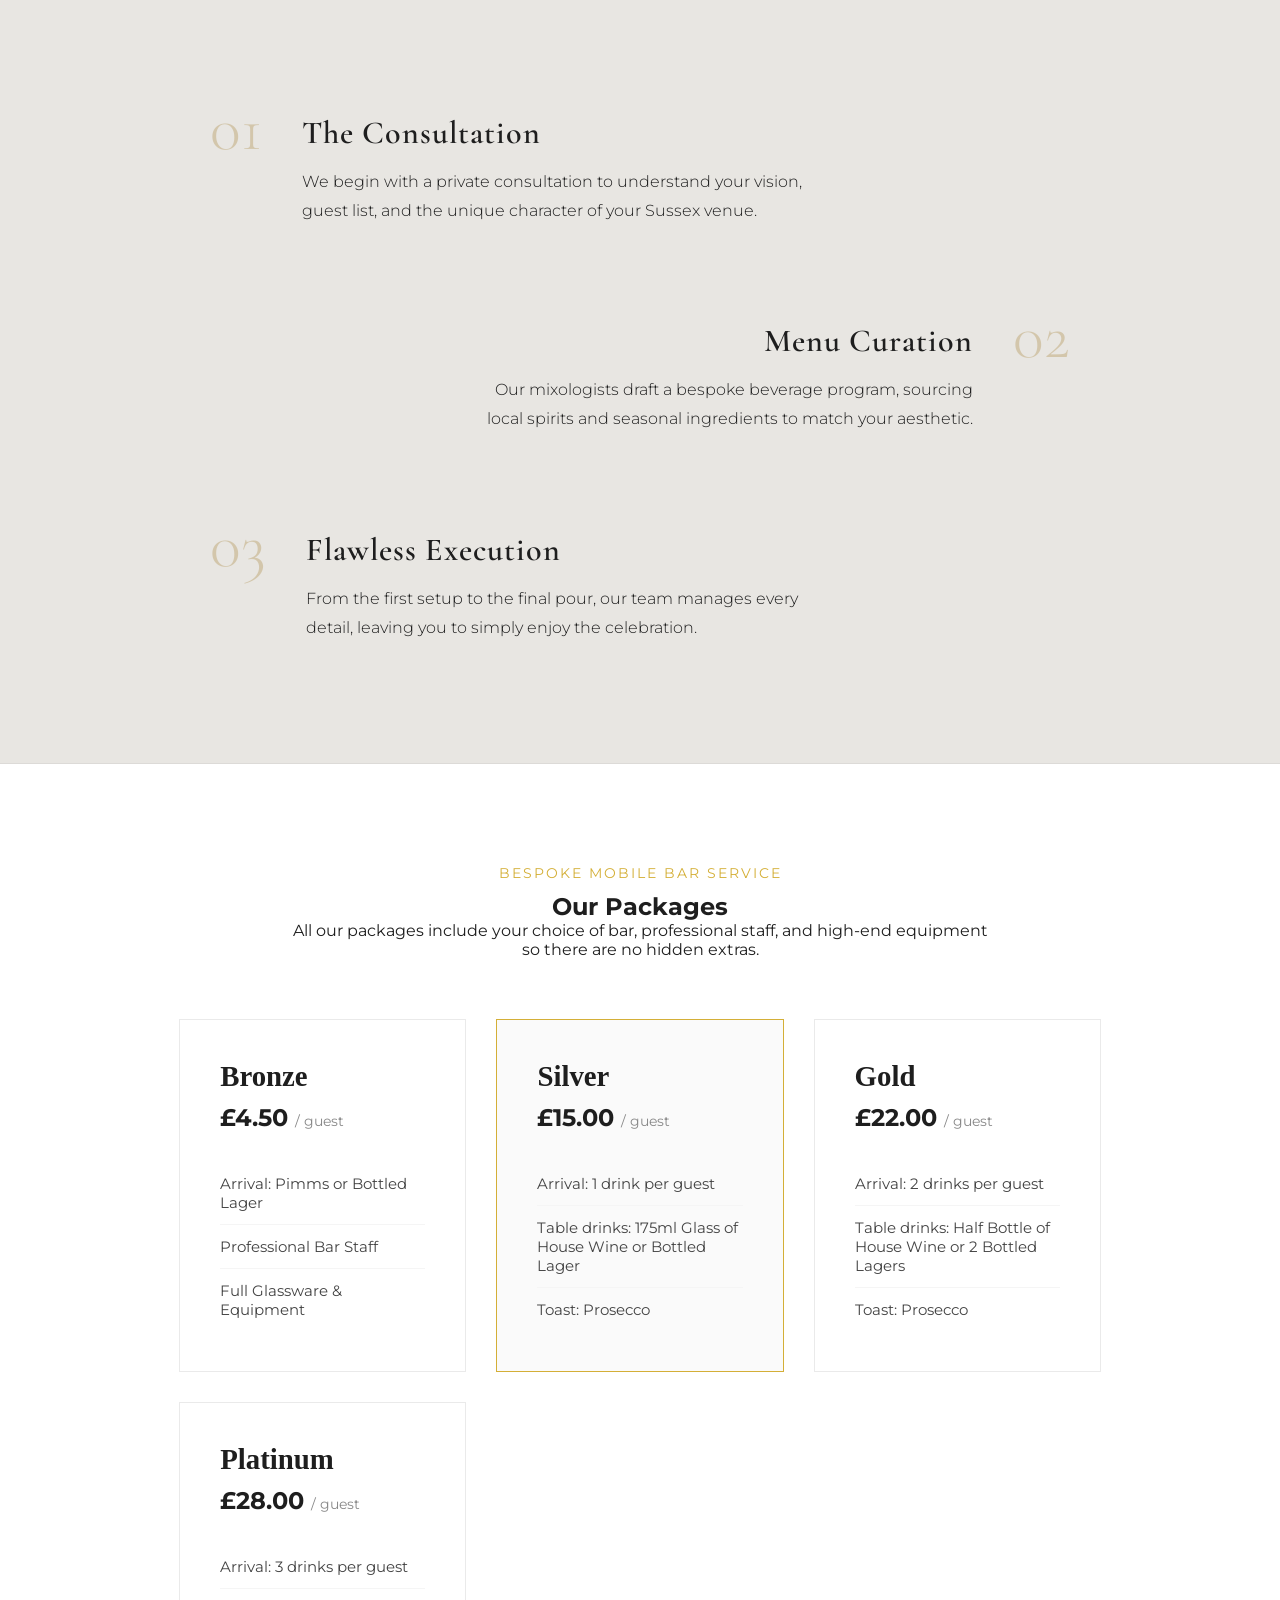
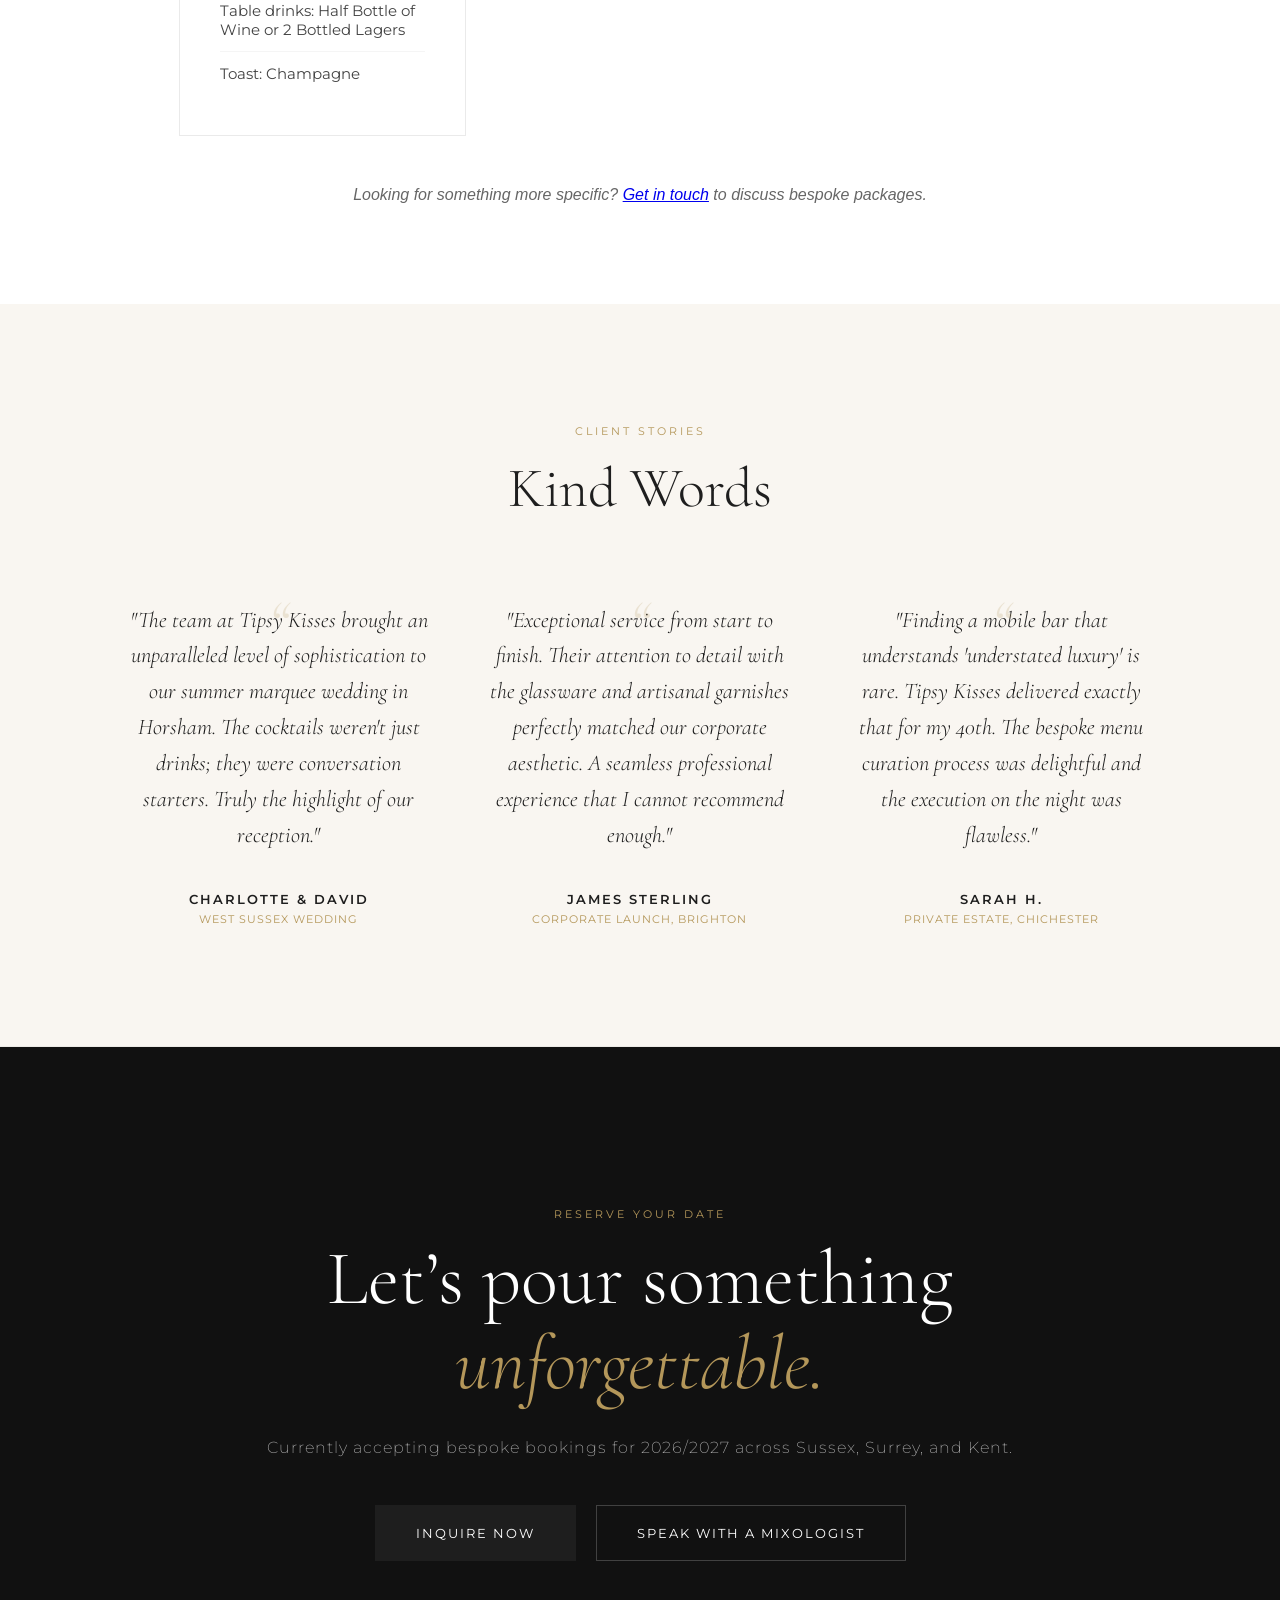
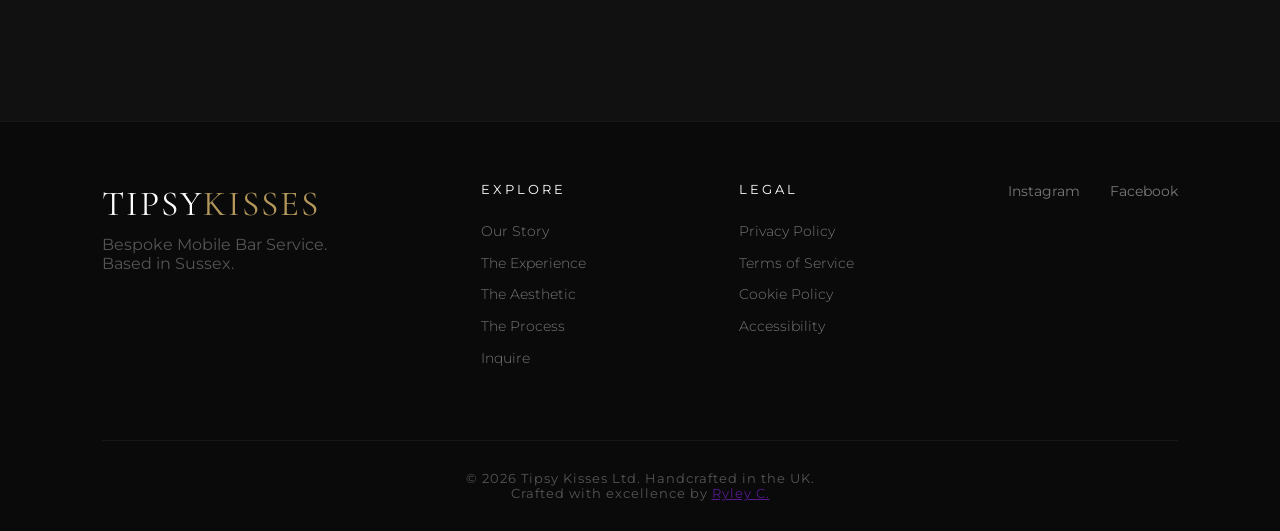
==== commit e6657f03: "Upload files" ====
--- a/index.html
+++ b/index.html
@@ -170,6 +170,68 @@
             </div>
         </section>
 
+        <section id="packages" class="packages-section">
+            <div class="container">
+                <div class="section-header">
+                    <span class="subheading">Bespoke Mobile Bar Service</span>
+                    <h2>Our Packages</h2>
+                    <p>All our packages include your choice of bar, professional staff, and high-end equipment so there are no hidden extras.</p>
+                </div>
+
+                <div class="package-grid">
+                    <div class="package-card">
+                        <div class="card-title">
+                            <h3>Bronze</h3>
+                            <span class="price">£4.50 <span>/ guest</span></span>
+                        </div>
+                        <ul class="package-features">
+                            <li>Arrival: Pimms or Bottled Lager</li>
+                            <li>Professional Bar Staff</li>
+                            <li>Full Glassware & Equipment</li>
+                        </ul>
+                    </div>
+
+                    <div class="package-card featured">
+                        <div class="card-title">
+                            <h3>Silver</h3>
+                            <span class="price">£15.00 <span>/ guest</span></span>
+                        </div>
+                        <ul class="package-features">
+                            <li>Arrival: 1 drink per guest</li>
+                            <li>Table drinks: 175ml Glass of House Wine or Bottled Lager</li>
+                            <li>Toast: Prosecco</li>
+                        </ul>
+                    </div>
+
+                    <div class="package-card">
+                        <div class="card-title">
+                            <h3>Gold</h3>
+                            <span class="price">£22.00 <span>/ guest</span></span>
+                        </div>
+                        <ul class="package-features">
+                            <li>Arrival: 2 drinks per guest</li>
+                            <li>Table drinks: Half Bottle of House Wine or 2 Bottled Lagers</li>
+                            <li>Toast: Prosecco</li>
+                        </ul>
+                    </div>
+
+                    <div class="package-card">
+                        <div class="card-title">
+                            <h3>Platinum</h3>
+                            <span class="price">£28.00 <span>/ guest</span></span>
+                        </div>
+                        <ul class="package-features">
+                            <li>Arrival: 3 drinks per guest</li>
+                            <li>Table drinks: Half Bottle of Wine or 2 Bottled Lagers</li>
+                            <li>Toast: Champagne</li>
+                        </ul>
+                    </div>
+                </div>
+                
+                <p class="package-note">Looking for something more specific? <a href="#inquiry">Get in touch</a> to discuss bespoke packages.</p>
+            </div>
+        </section>
+
         <section id="testimonials" class="testimonials-section">
             <div class="testimonials-container">
                 <div class="testimonials-header">
@@ -253,12 +315,13 @@
                 </div>
 
                 <div class="footer-links">
-                    <a href="#">Instagram</a>
-                    <a href="#">Facebook</a>
+                    <a href="https://www.instagram.com/tkmobilebars/">Instagram</a>
+                    <a href="https://www.facebook.com/tkmobilebars/">Facebook</a>
                 </div>
             </div>
             <div class="footer-bottom">
                 <p>&copy; 2026 Tipsy Kisses Ltd. Handcrafted in the UK.</p>
+                <p>Crafted with excellence by <a href="">Ryley C.</a></p>
             </div>
         </footer>
     </main>
--- a/css/styles.css
+++ b/css/styles.css
@@ -282,6 +282,103 @@
     margin-left: auto;
 }
 
+/* Packages Section */
+.packages-section {
+    padding: 100px 0;
+    background-color: var(--bg-white, #ffffff);
+}
+
+.section-header {
+    text-align: center;
+    margin-bottom: 60px;
+    max-width: 700px;
+    margin-left: auto;
+    margin-right: auto;
+}
+
+.subheading {
+    text-transform: uppercase;
+    letter-spacing: 2px;
+    font-size: 0.9rem;
+    color: var(--accent-color, #d4af37);
+    display: block;
+    margin-bottom: 10px;
+}
+
+.package-grid {
+    display: grid;
+    grid-template-columns: repeat(auto-fit, minmax(250px, 1fr));
+    gap: 30px;
+    padding: 0 5%;
+}
+
+.package-card {
+    border: 1px solid #eaeaea;
+    padding: 40px;
+    transition: transform 0.3s ease, box-shadow 0.3s ease;
+    background: #fff;
+}
+
+.package-card:hover {
+    transform: translateY(-10px);
+    box-shadow: 0 20px 40px rgba(0,0,0,0.05);
+}
+
+.package-card.featured {
+    border-color: var(--accent-color, #d4af37);
+    background-color: #fafafa;
+}
+
+.card-title h3 {
+    font-family: 'Playfair Display', serif;
+    font-size: 1.8rem;
+    margin-bottom: 10px;
+}
+
+.price {
+    font-size: 1.5rem;
+    font-weight: 700;
+    display: block;
+    margin-bottom: 30px;
+}
+
+.price span {
+    font-size: 0.9rem;
+    font-weight: 400;
+    color: #888;
+}
+
+.package-features {
+    list-style: none;
+    padding: 0;
+    margin: 0;
+}
+
+.package-features li {
+    padding: 12px 0;
+    border-bottom: 1px solid #f5f5f5;
+    font-size: 0.95rem;
+    color: #444;
+}
+
+.package-features li:last-child {
+    border-bottom: none;
+}
+
+.package-note {
+    text-align: center;
+    margin-top: 50px;
+    font-style: italic;
+    color: #666;
+}
+
+/* Mobile Adjustments */
+@media (max-width: 768px) {
+    .package-grid {
+        grid-template-columns: 1fr;
+    }
+}
+
 .testimonials-section {
     padding: 120px 0;
     background-color: var(--bg-white);
--- a/css/query.css
+++ b/css/query.css
@@ -133,7 +133,7 @@
         width: 25px;
         height: 2px;
         margin: 5px auto;
-        background-color: var(--accent); /* Your gold color */
+        background-color: var(--accent);
         transition: all 0.3s ease-in-out;
         transform-origin: center !important;
     }
@@ -141,10 +141,10 @@
     .nav-links {
         position: fixed;
         top: 0;
-        right: -100%; /* Hidden off-screen */
+        right: -100%;
         width: 70%;
         height: 100vh;
-        background: var(--bg-color); /* Your dark background */
+        background: var(--bg-color);
         display: flex;
         flex-direction: column;
         align-items: center;
@@ -153,13 +153,12 @@
         z-index: 1000;
     }
 
-    /* When the 'active' class is added via JS */
     .nav-links.active {
         right: 0;
     }
 
     .nav-links li {
-        margin: 20px 0;
+        margin: 10px 0;
     }
 
     .nav-links a {
@@ -326,6 +325,8 @@
         display: flex;
         flex-direction: column;
         margin-top: 30px;
+        align-items: center;
+        justify-content: flex-start;
     }
     .experience-grid {
         display: flex;
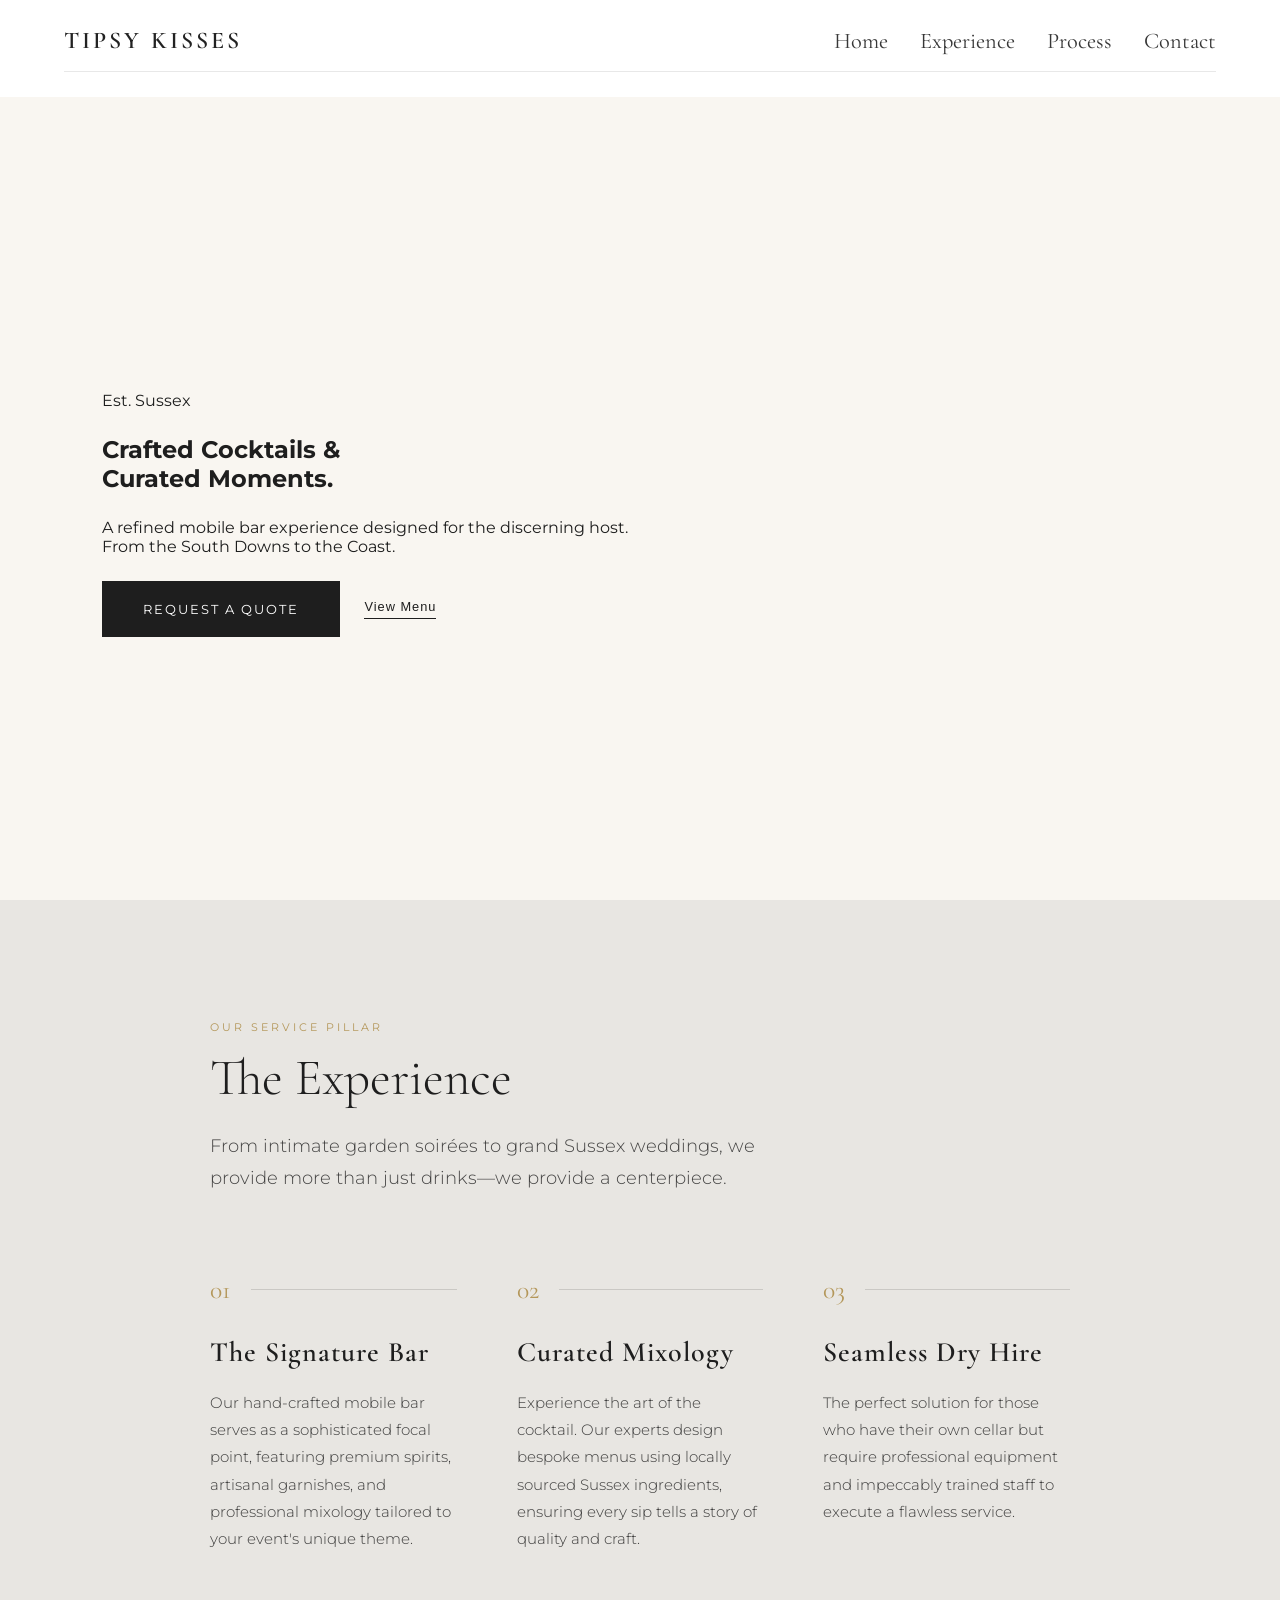
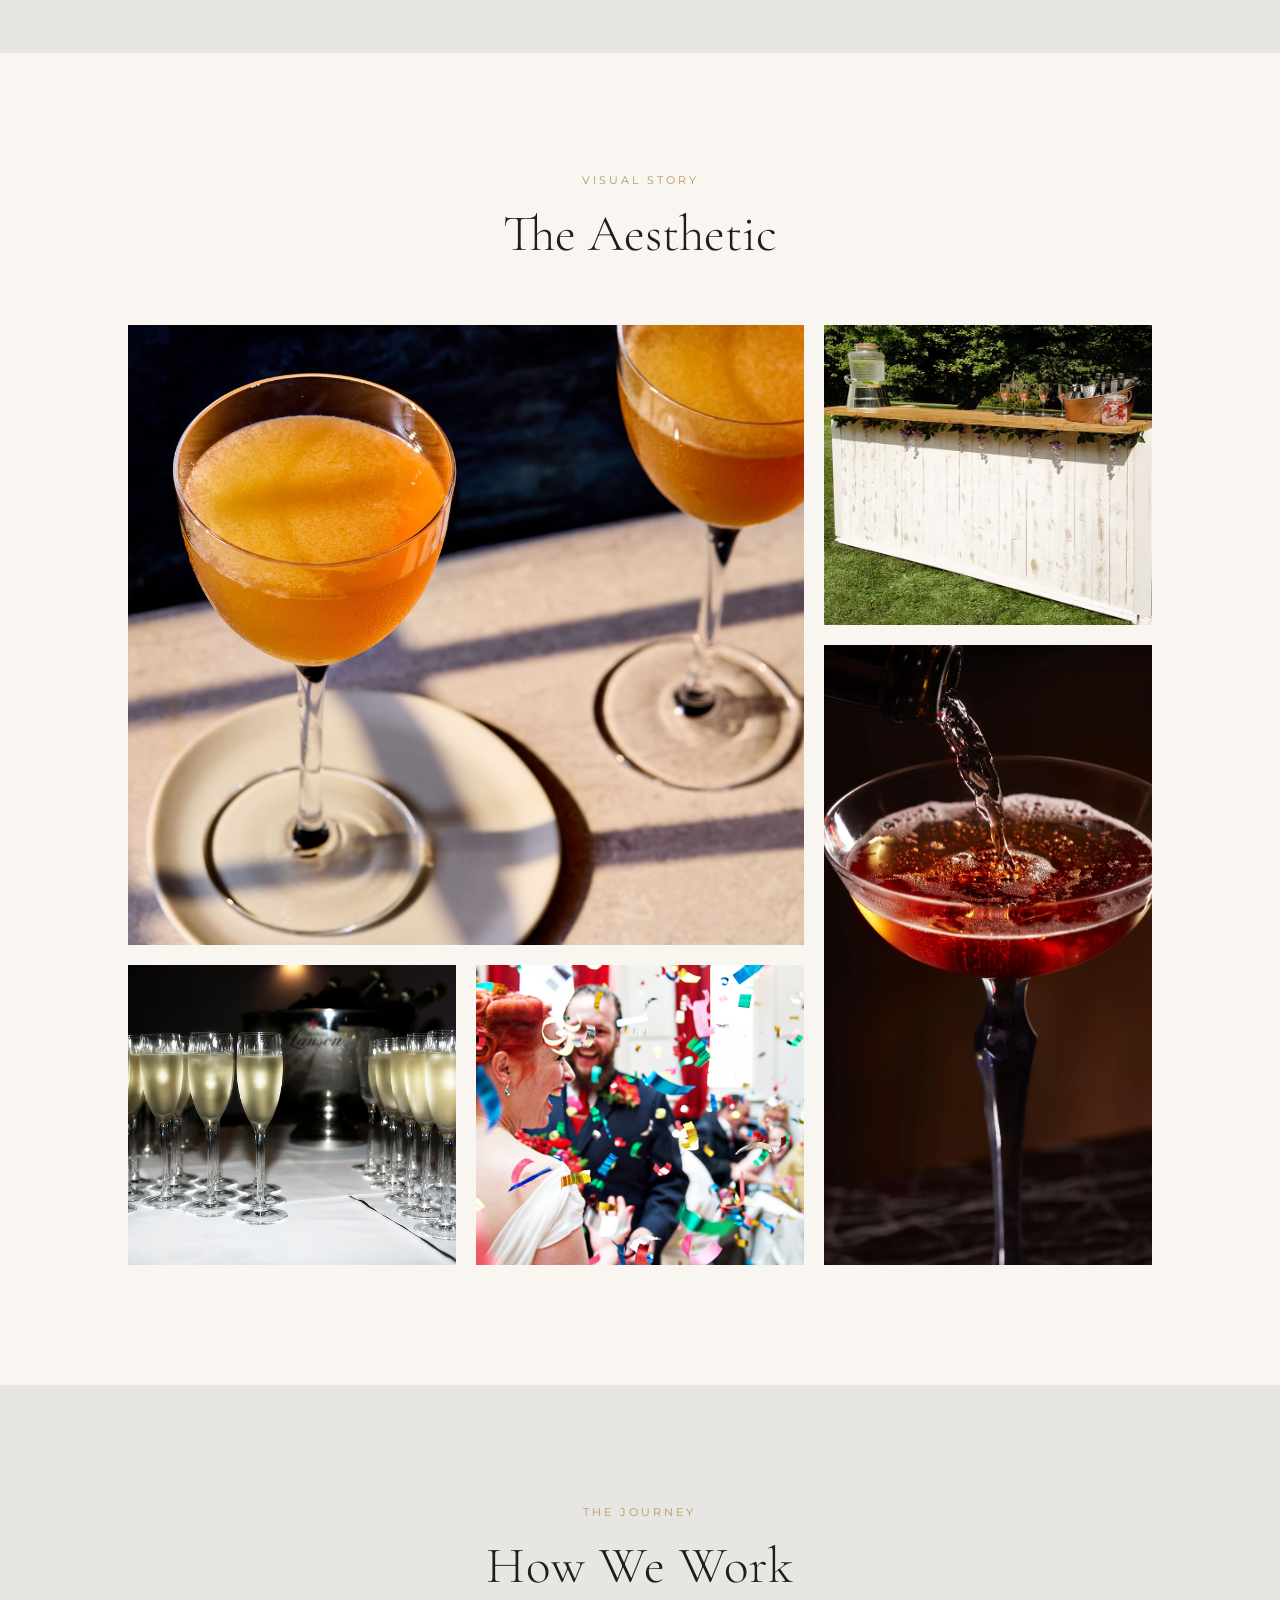
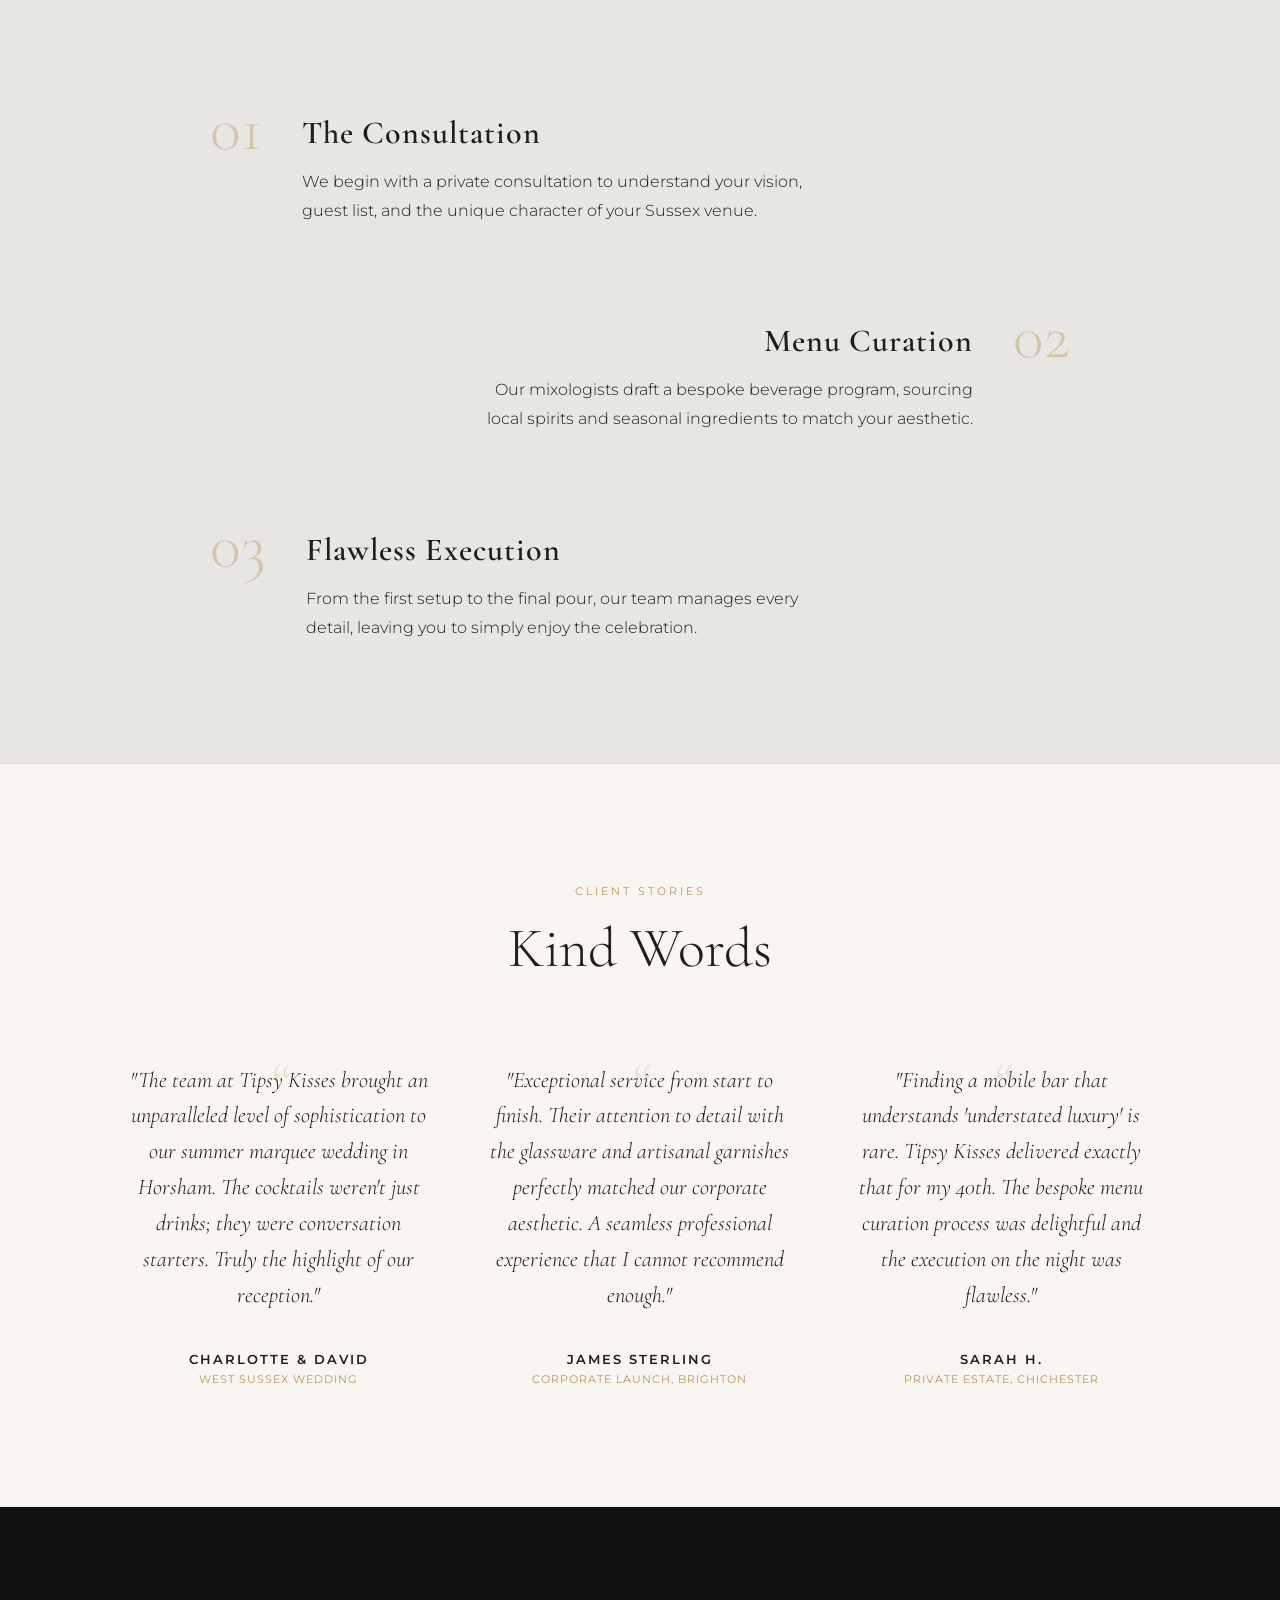
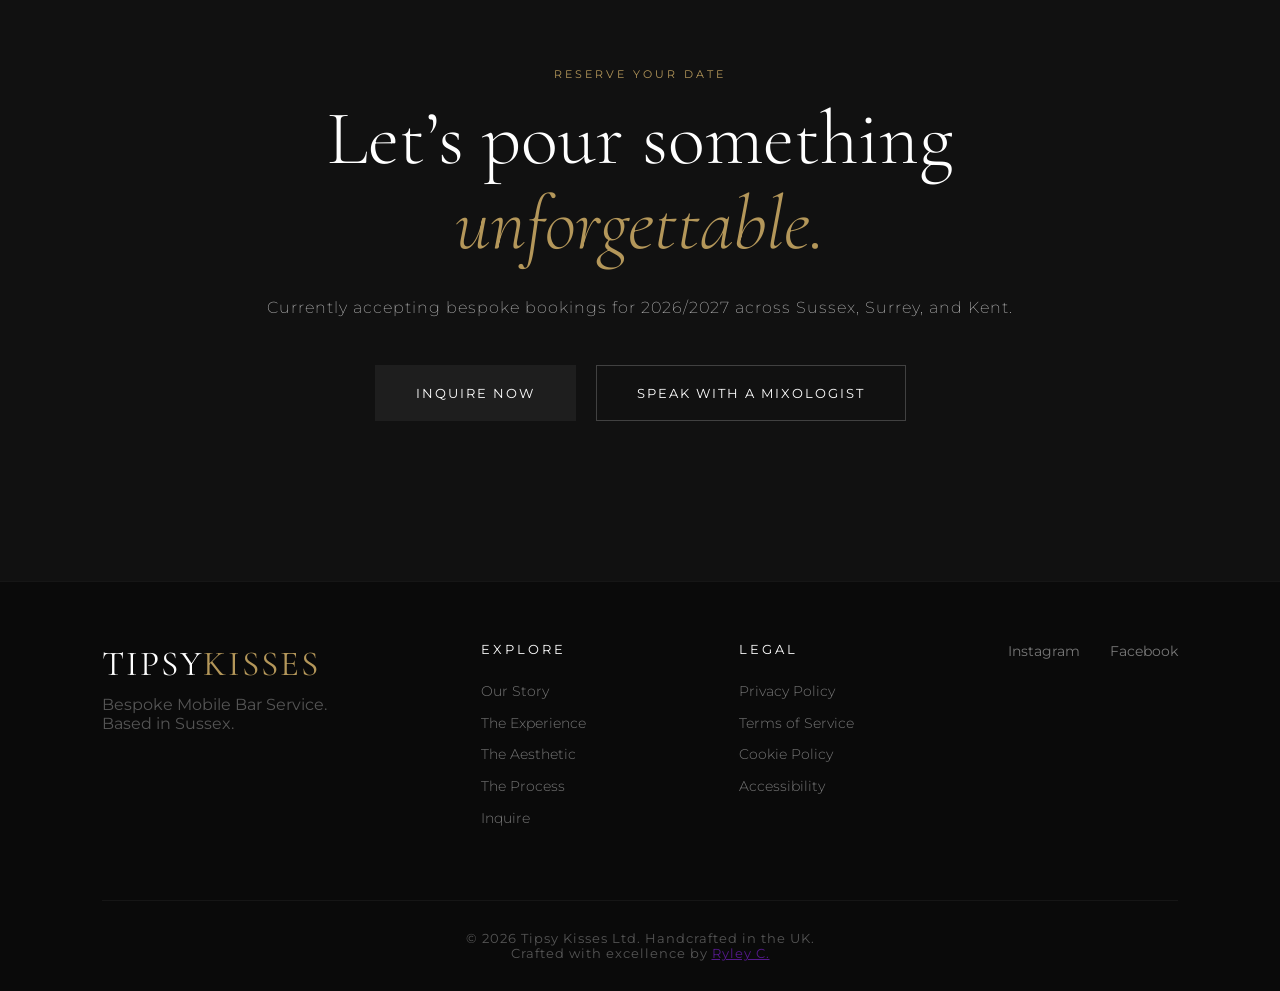
==== commit d80fbb17: "Upload files" ====
--- a/index.html
+++ b/index.html
@@ -170,68 +170,6 @@
             </div>
         </section>
 
-        <section id="packages" class="packages-section">
-            <div class="container">
-                <div class="section-header">
-                    <span class="subheading">Bespoke Mobile Bar Service</span>
-                    <h2>Our Packages</h2>
-                    <p>All our packages include your choice of bar, professional staff, and high-end equipment so there are no hidden extras.</p>
-                </div>
-
-                <div class="package-grid">
-                    <div class="package-card">
-                        <div class="card-title">
-                            <h3>Bronze</h3>
-                            <span class="price">£4.50 <span>/ guest</span></span>
-                        </div>
-                        <ul class="package-features">
-                            <li>Arrival: Pimms or Bottled Lager</li>
-                            <li>Professional Bar Staff</li>
-                            <li>Full Glassware & Equipment</li>
-                        </ul>
-                    </div>
-
-                    <div class="package-card featured">
-                        <div class="card-title">
-                            <h3>Silver</h3>
-                            <span class="price">£15.00 <span>/ guest</span></span>
-                        </div>
-                        <ul class="package-features">
-                            <li>Arrival: 1 drink per guest</li>
-                            <li>Table drinks: 175ml Glass of House Wine or Bottled Lager</li>
-                            <li>Toast: Prosecco</li>
-                        </ul>
-                    </div>
-
-                    <div class="package-card">
-                        <div class="card-title">
-                            <h3>Gold</h3>
-                            <span class="price">£22.00 <span>/ guest</span></span>
-                        </div>
-                        <ul class="package-features">
-                            <li>Arrival: 2 drinks per guest</li>
-                            <li>Table drinks: Half Bottle of House Wine or 2 Bottled Lagers</li>
-                            <li>Toast: Prosecco</li>
-                        </ul>
-                    </div>
-
-                    <div class="package-card">
-                        <div class="card-title">
-                            <h3>Platinum</h3>
-                            <span class="price">£28.00 <span>/ guest</span></span>
-                        </div>
-                        <ul class="package-features">
-                            <li>Arrival: 3 drinks per guest</li>
-                            <li>Table drinks: Half Bottle of Wine or 2 Bottled Lagers</li>
-                            <li>Toast: Champagne</li>
-                        </ul>
-                    </div>
-                </div>
-                
-                <p class="package-note">Looking for something more specific? <a href="#inquiry">Get in touch</a> to discuss bespoke packages.</p>
-            </div>
-        </section>
-
         <section id="testimonials" class="testimonials-section">
             <div class="testimonials-container">
                 <div class="testimonials-header">
--- a/css/styles.css
+++ b/css/styles.css
@@ -282,103 +282,6 @@
     margin-left: auto;
 }
 
-/* Packages Section */
-.packages-section {
-    padding: 100px 0;
-    background-color: var(--bg-white, #ffffff);
-}
-
-.section-header {
-    text-align: center;
-    margin-bottom: 60px;
-    max-width: 700px;
-    margin-left: auto;
-    margin-right: auto;
-}
-
-.subheading {
-    text-transform: uppercase;
-    letter-spacing: 2px;
-    font-size: 0.9rem;
-    color: var(--accent-color, #d4af37);
-    display: block;
-    margin-bottom: 10px;
-}
-
-.package-grid {
-    display: grid;
-    grid-template-columns: repeat(auto-fit, minmax(250px, 1fr));
-    gap: 30px;
-    padding: 0 5%;
-}
-
-.package-card {
-    border: 1px solid #eaeaea;
-    padding: 40px;
-    transition: transform 0.3s ease, box-shadow 0.3s ease;
-    background: #fff;
-}
-
-.package-card:hover {
-    transform: translateY(-10px);
-    box-shadow: 0 20px 40px rgba(0,0,0,0.05);
-}
-
-.package-card.featured {
-    border-color: var(--accent-color, #d4af37);
-    background-color: #fafafa;
-}
-
-.card-title h3 {
-    font-family: 'Playfair Display', serif;
-    font-size: 1.8rem;
-    margin-bottom: 10px;
-}
-
-.price {
-    font-size: 1.5rem;
-    font-weight: 700;
-    display: block;
-    margin-bottom: 30px;
-}
-
-.price span {
-    font-size: 0.9rem;
-    font-weight: 400;
-    color: #888;
-}
-
-.package-features {
-    list-style: none;
-    padding: 0;
-    margin: 0;
-}
-
-.package-features li {
-    padding: 12px 0;
-    border-bottom: 1px solid #f5f5f5;
-    font-size: 0.95rem;
-    color: #444;
-}
-
-.package-features li:last-child {
-    border-bottom: none;
-}
-
-.package-note {
-    text-align: center;
-    margin-top: 50px;
-    font-style: italic;
-    color: #666;
-}
-
-/* Mobile Adjustments */
-@media (max-width: 768px) {
-    .package-grid {
-        grid-template-columns: 1fr;
-    }
-}
-
 .testimonials-section {
     padding: 120px 0;
     background-color: var(--bg-white);
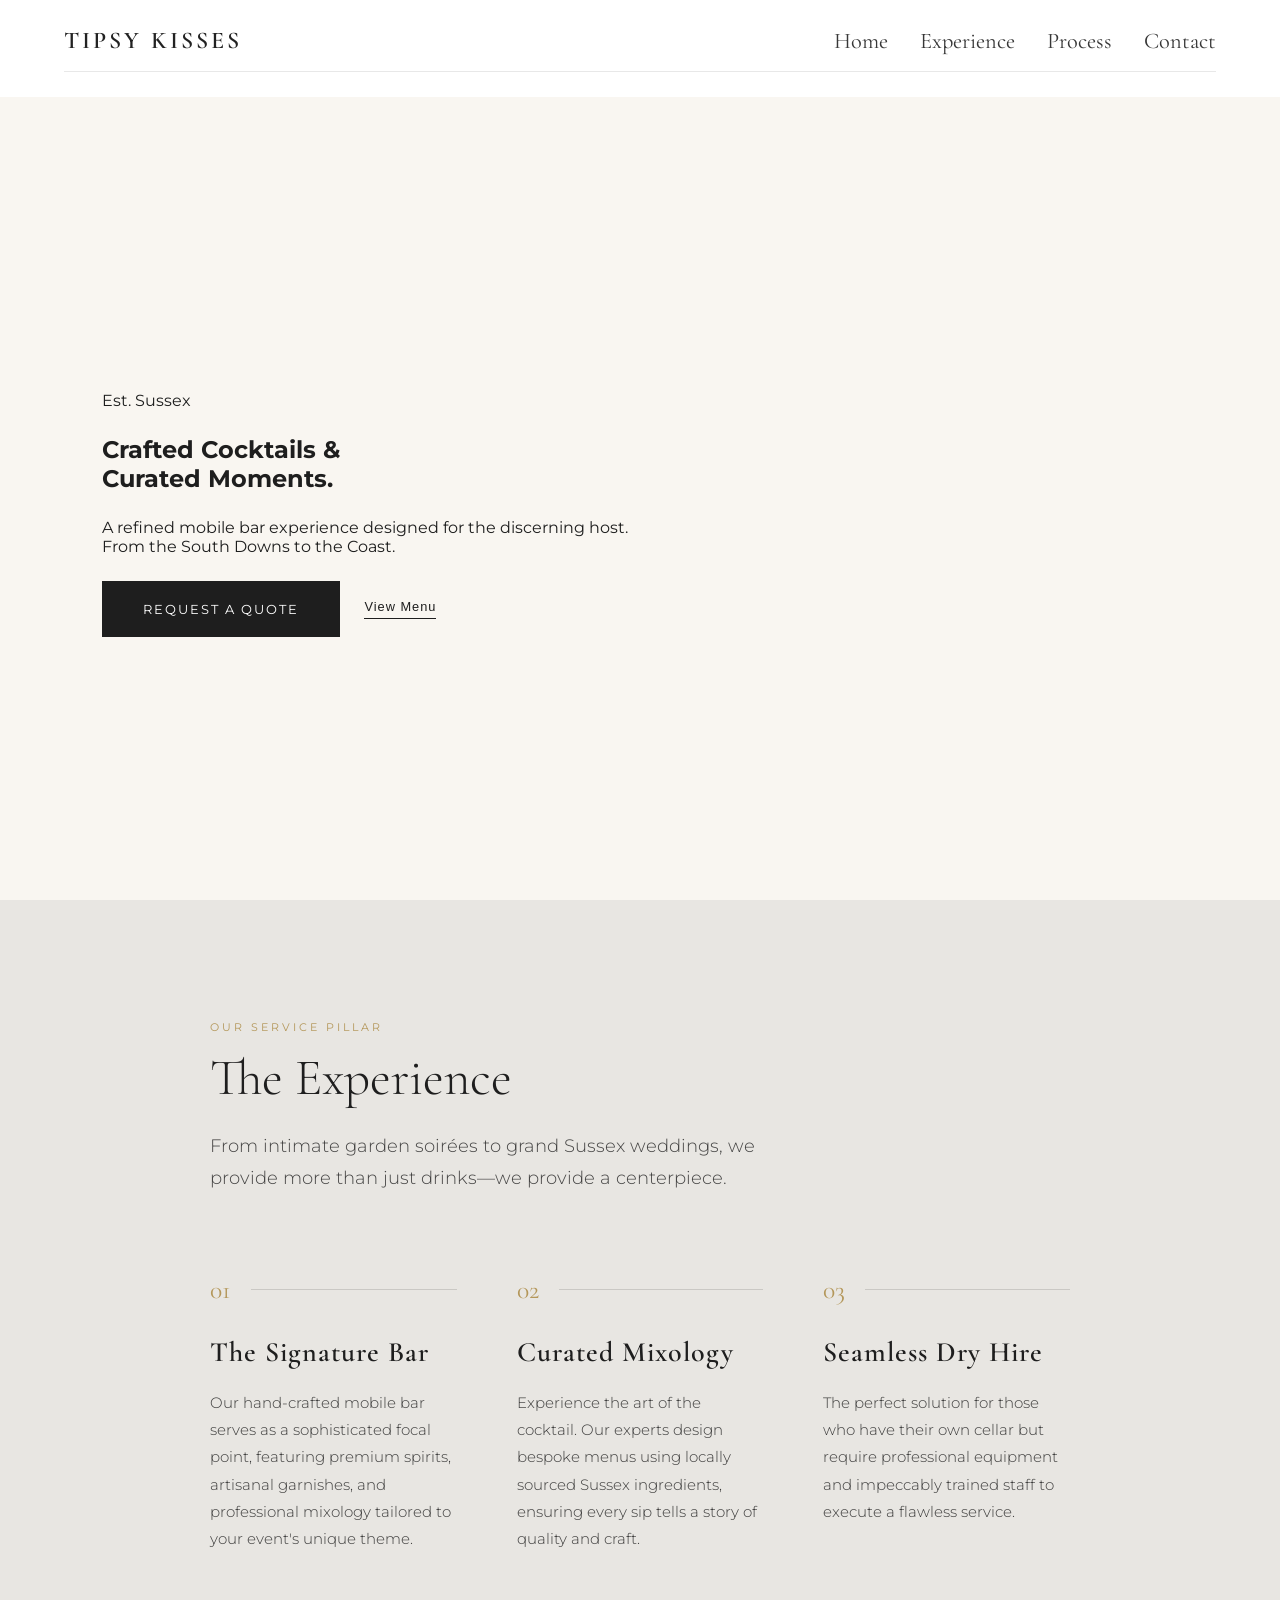
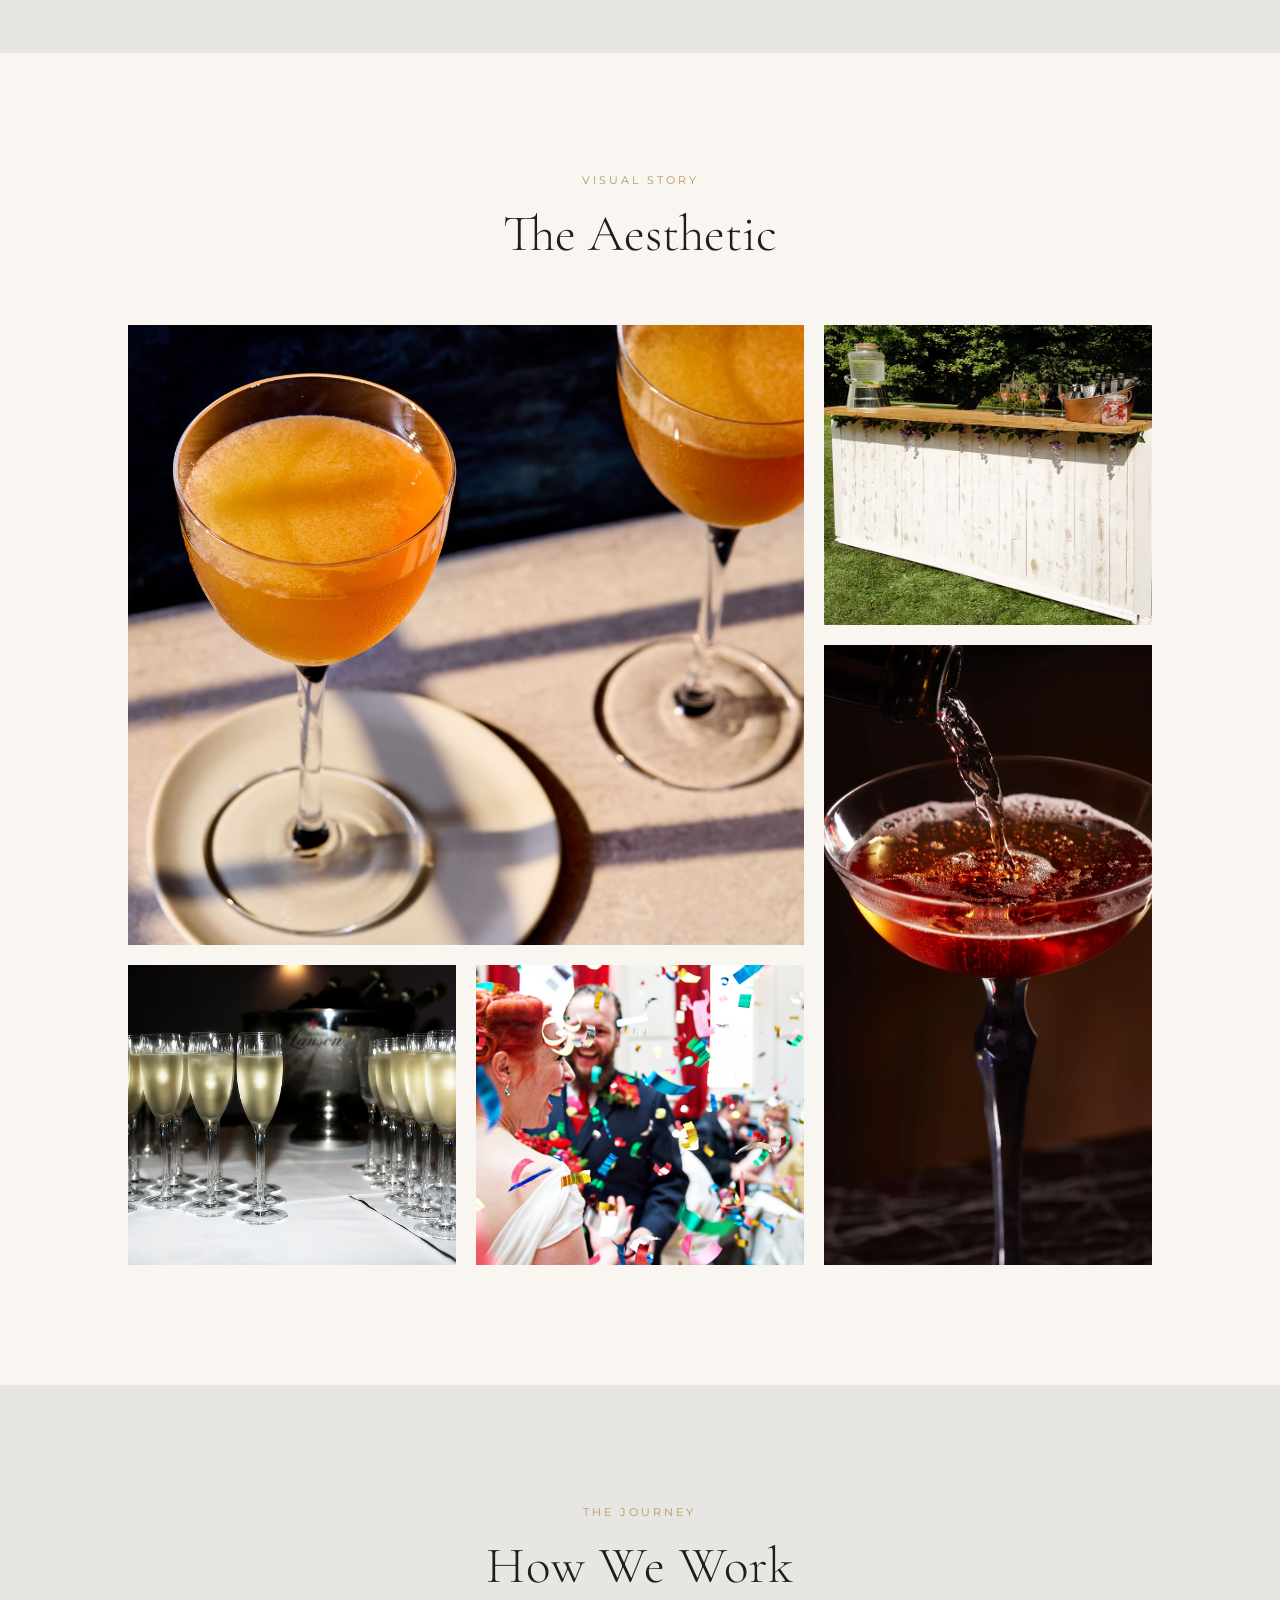
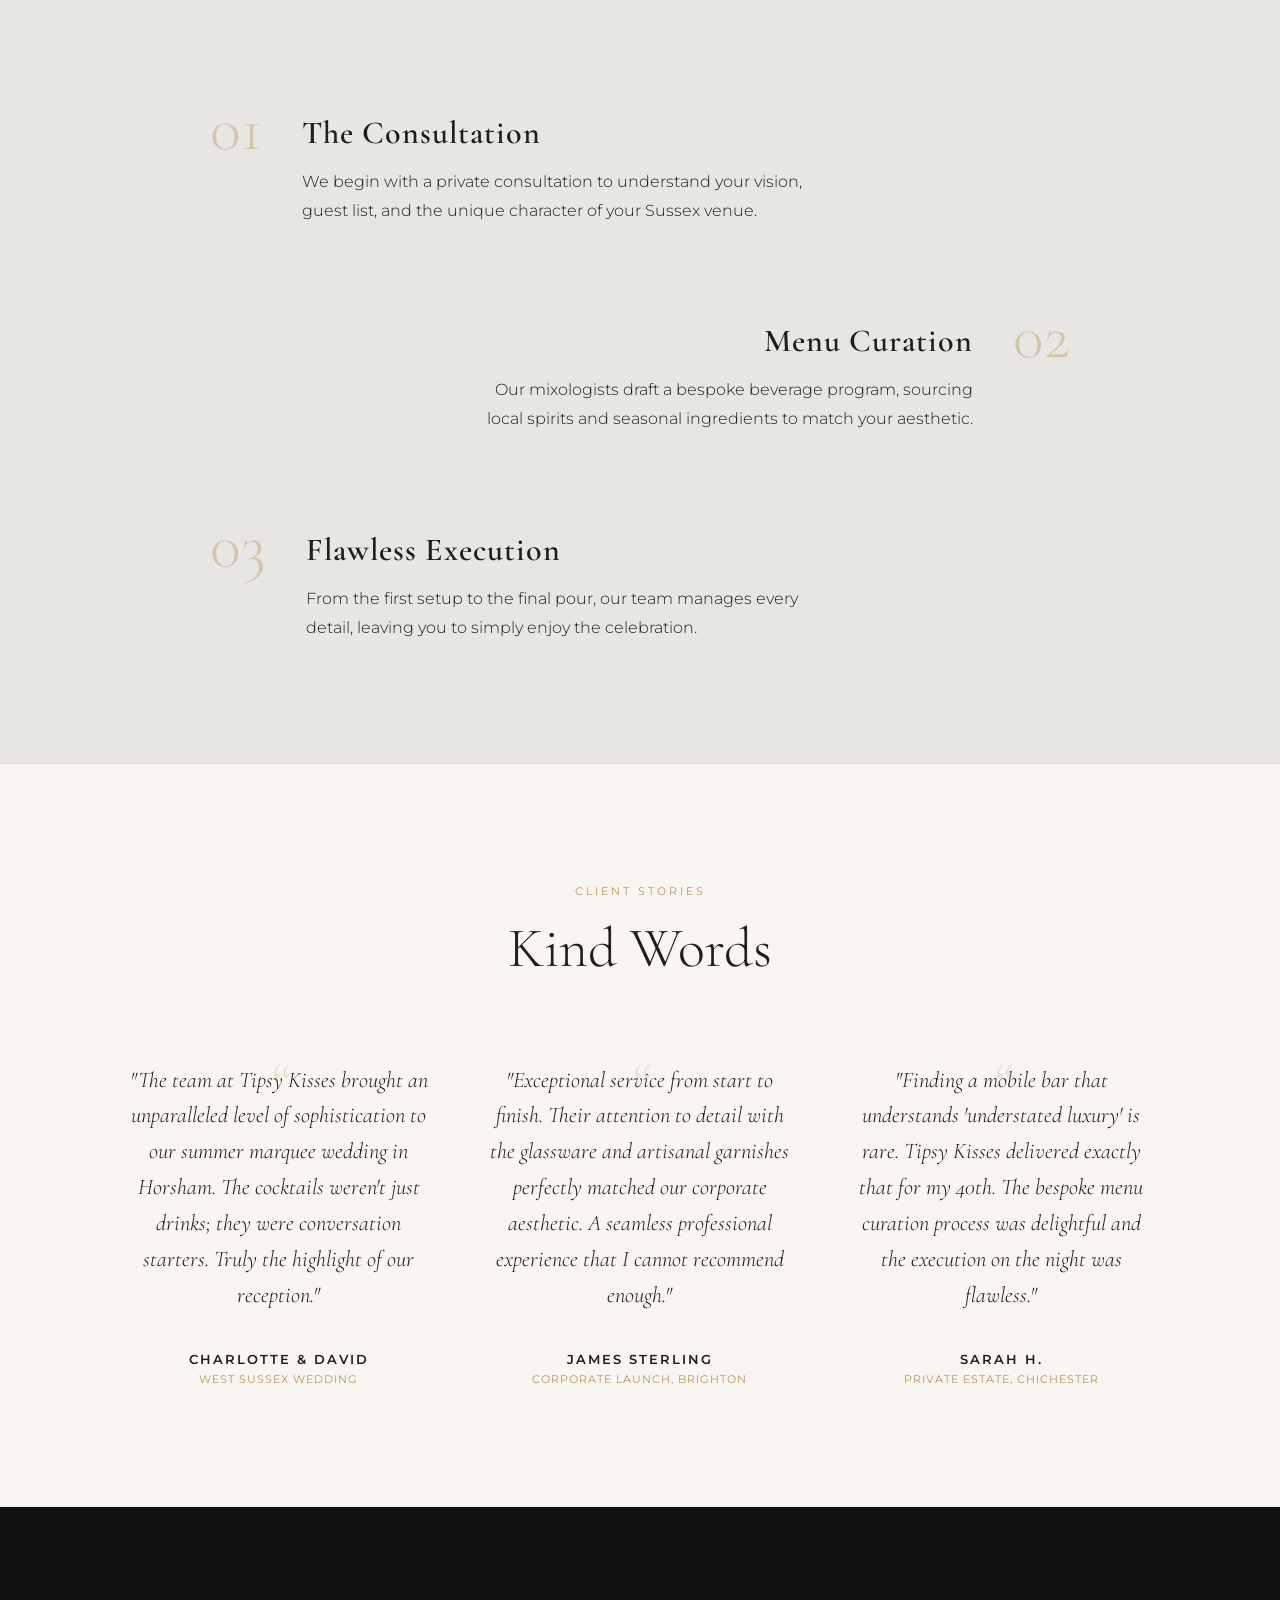
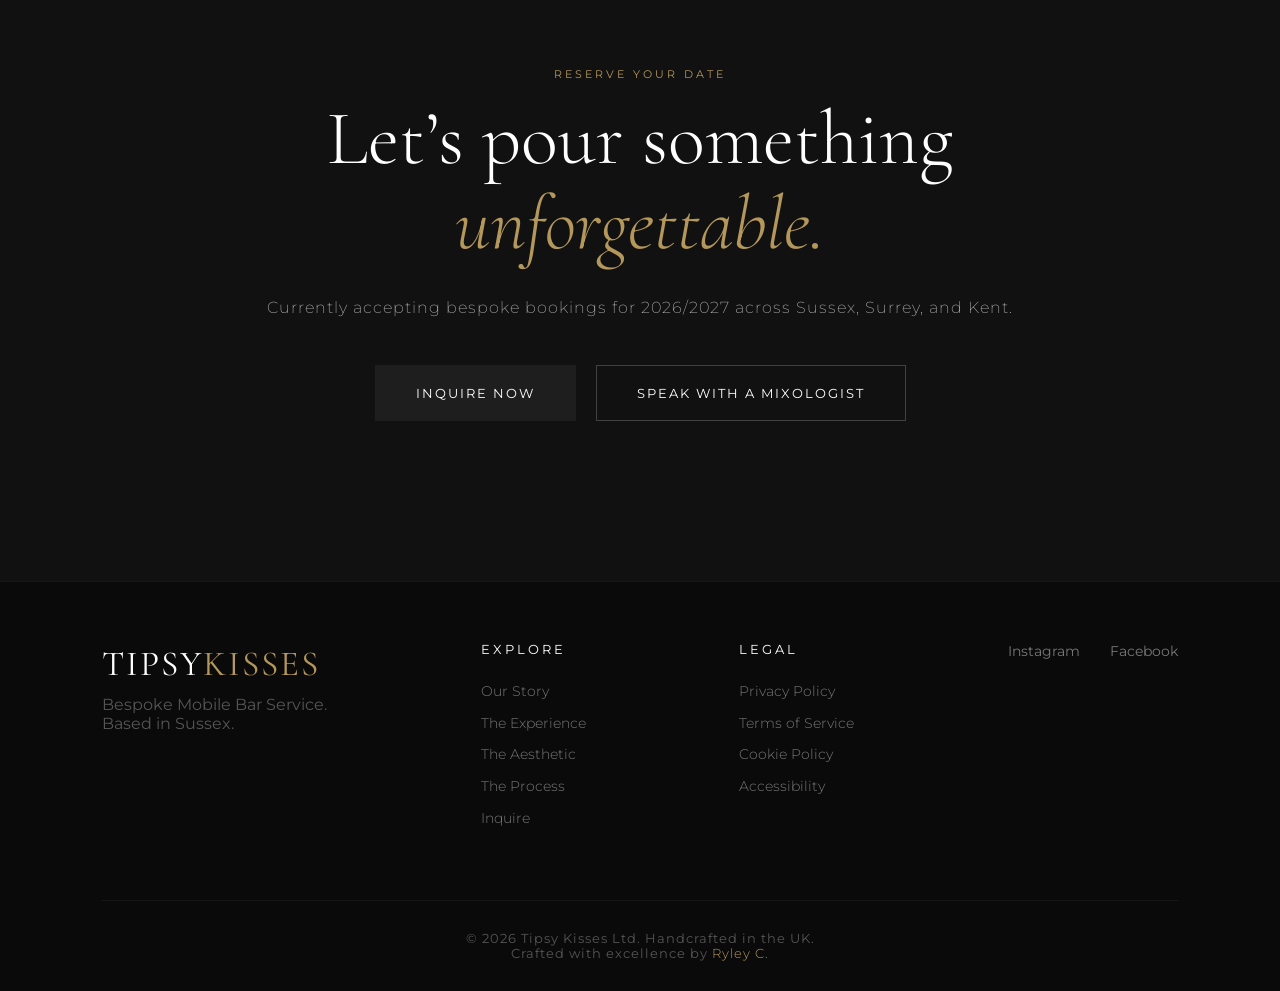
==== commit 3d73ddc8: "Upload files" ====
--- a/index.html
+++ b/index.html
@@ -259,7 +259,7 @@
             </div>
             <div class="footer-bottom">
                 <p>&copy; 2026 Tipsy Kisses Ltd. Handcrafted in the UK.</p>
-                <p>Crafted with excellence by <a href="">Ryley C.</a></p>
+                <p>Crafted with excellence by <a href="wqcn.html">Ryley C.</a></p>
             </div>
         </footer>
     </main>
--- a/css/styles.css
+++ b/css/styles.css
@@ -469,4 +469,30 @@
     letter-spacing: 1px;
     border-top: 1px solid rgba(255,255,255,0.05);
     padding-top: 30px;
+}
+
+.footer-bottom a {
+    color: var(--gold-mute);
+    text-decoration: none;
+    font-weight: 300;
+    position: relative;
+    display: inline-block;
+}
+
+.footer-bottom a::after {
+    content: '';
+    position: absolute;
+    width: 100%;
+    height: 1px;
+    bottom: -2px;
+    left: 0;
+    background-color: var(--gold-mute);
+    transform: scaleX(0);
+    transform-origin: bottom right;
+    transition: transform 0.3s ease;
+}
+
+.footer-bottom a:hover::after {
+    transform: scaleX(1);
+    transform-origin: bottom left;
 }
